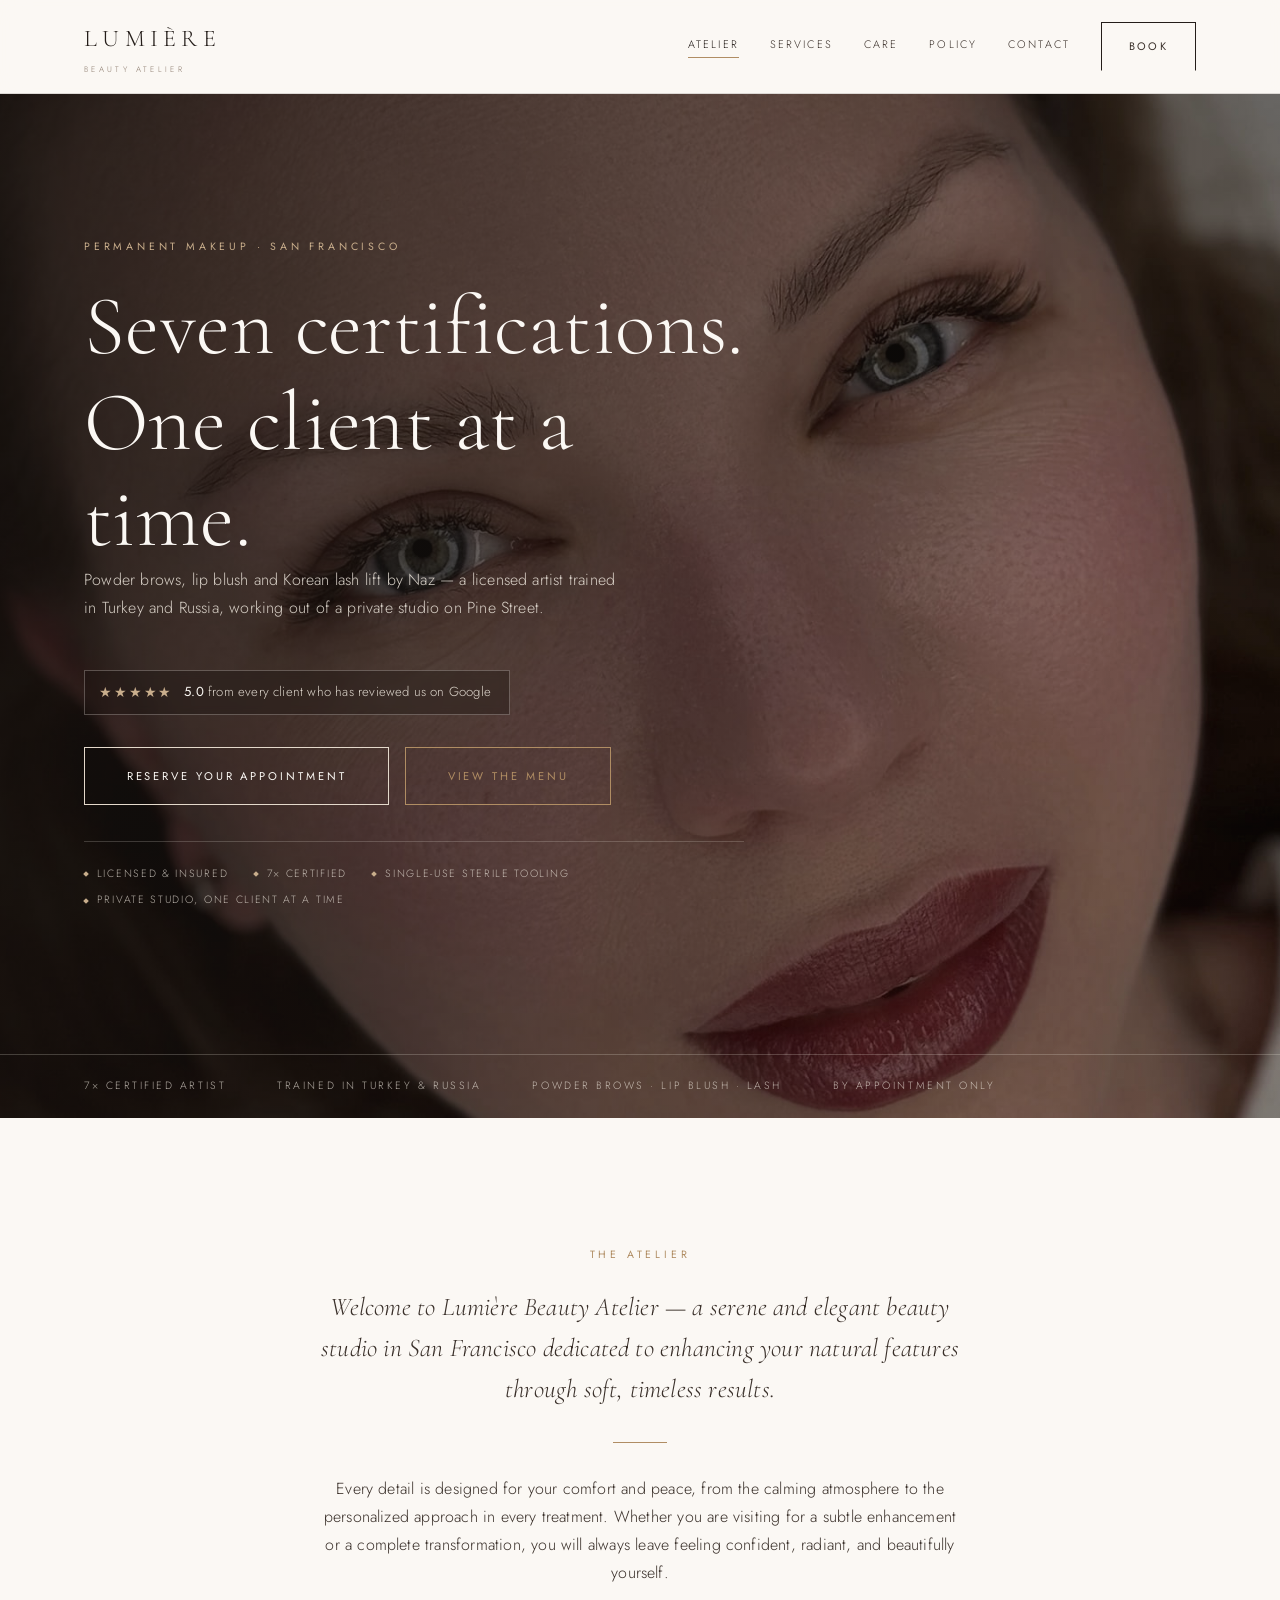
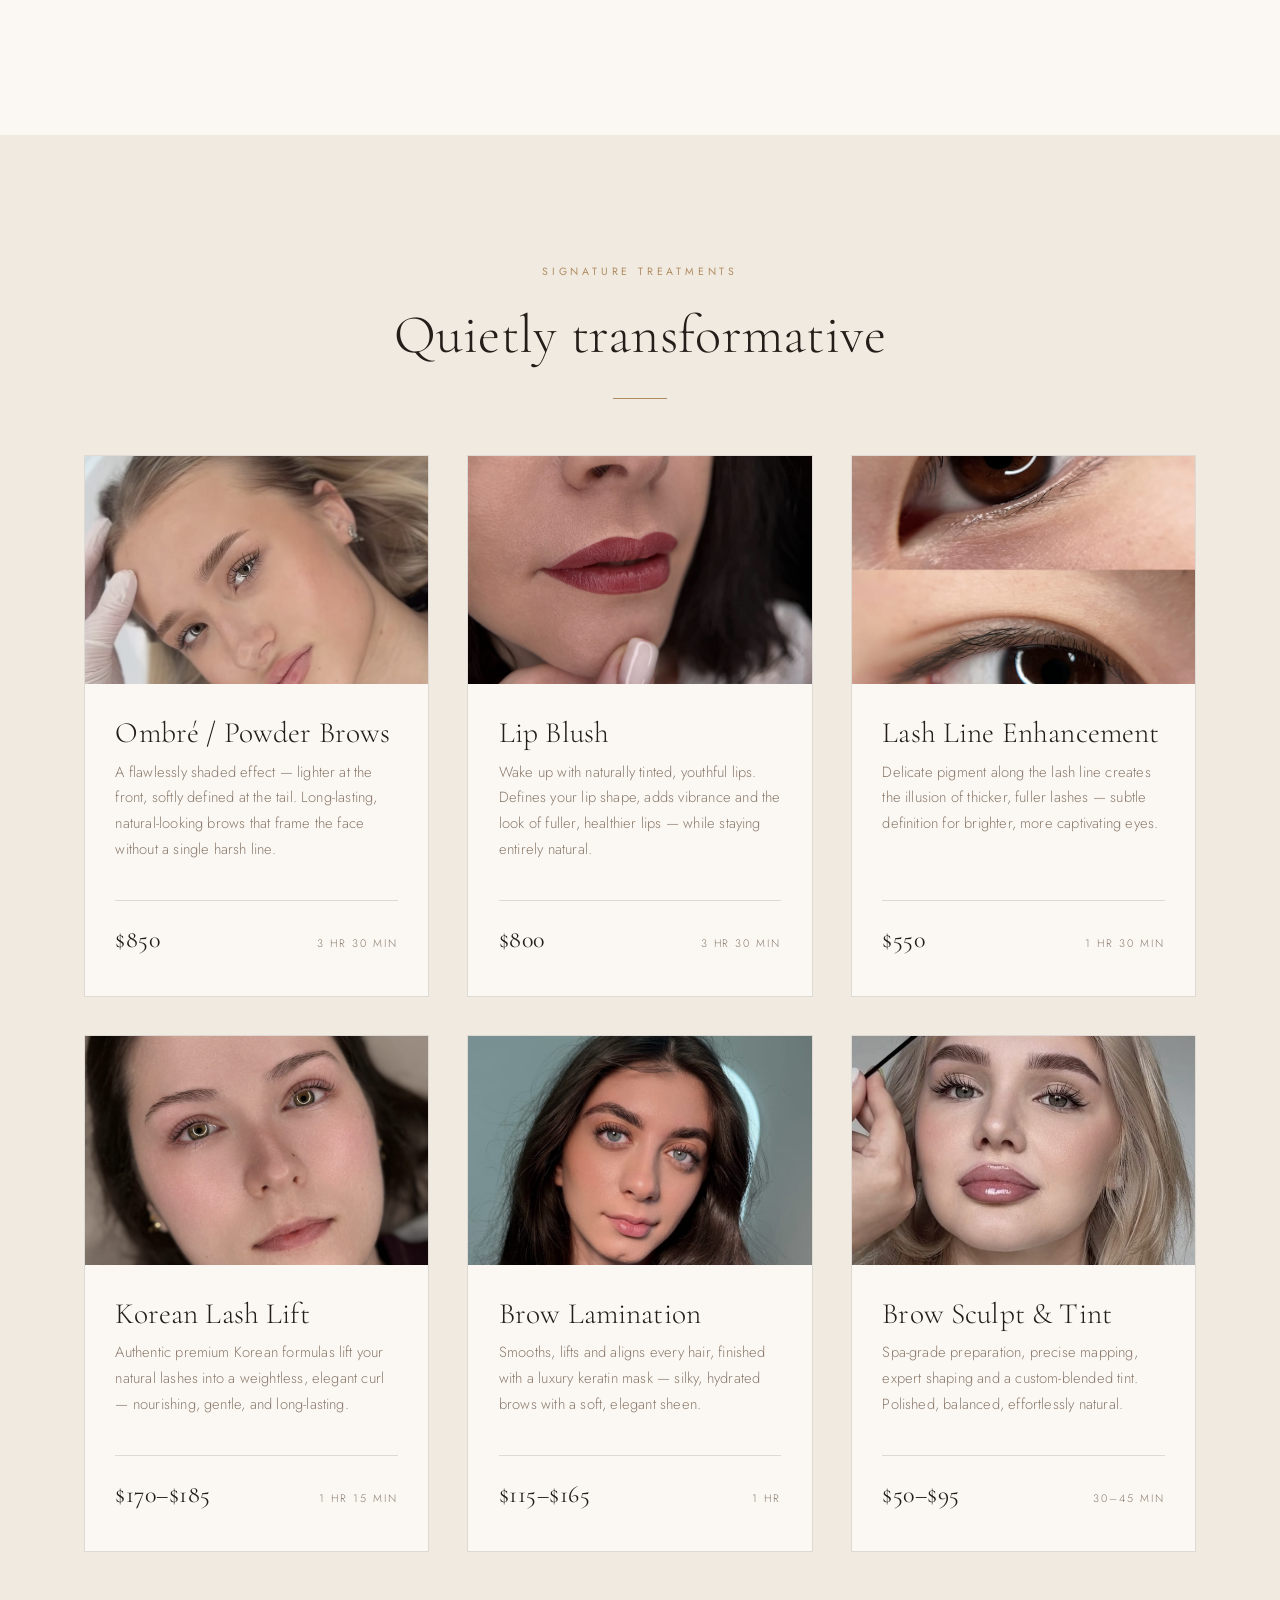
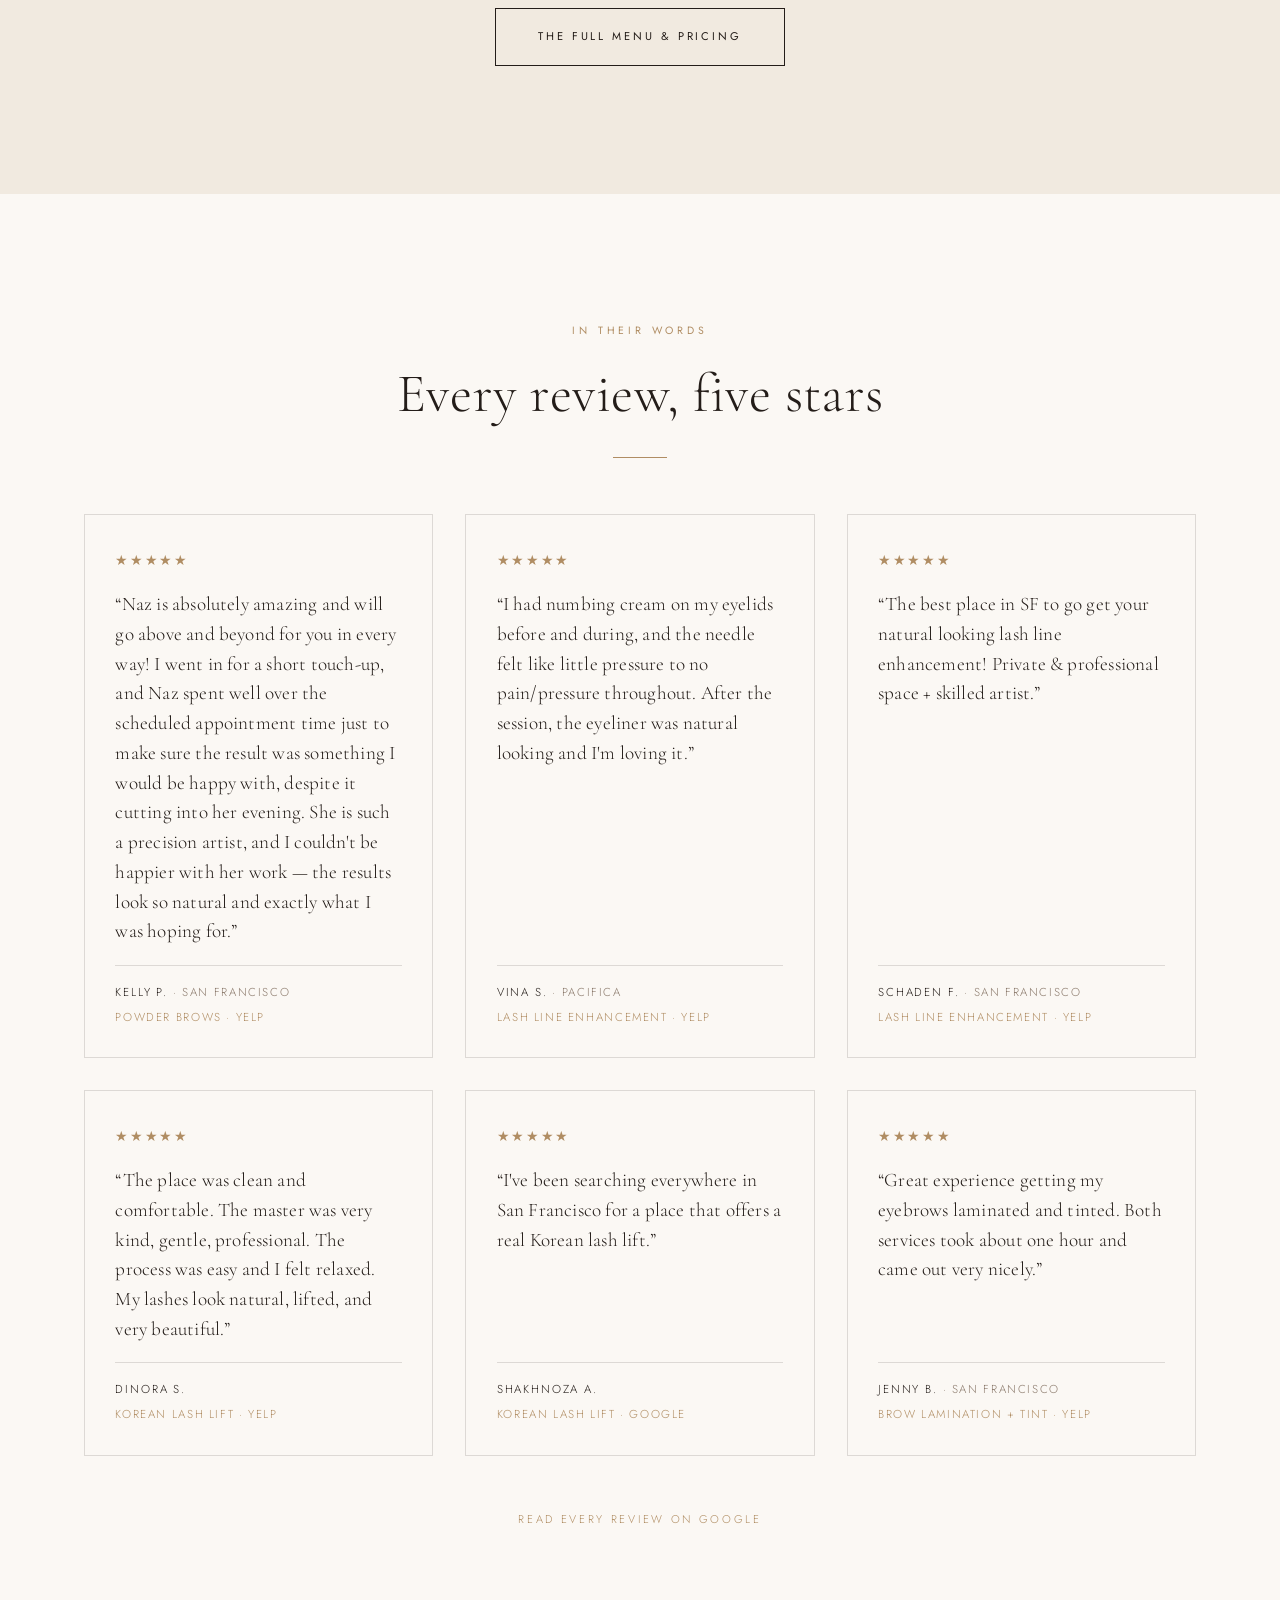
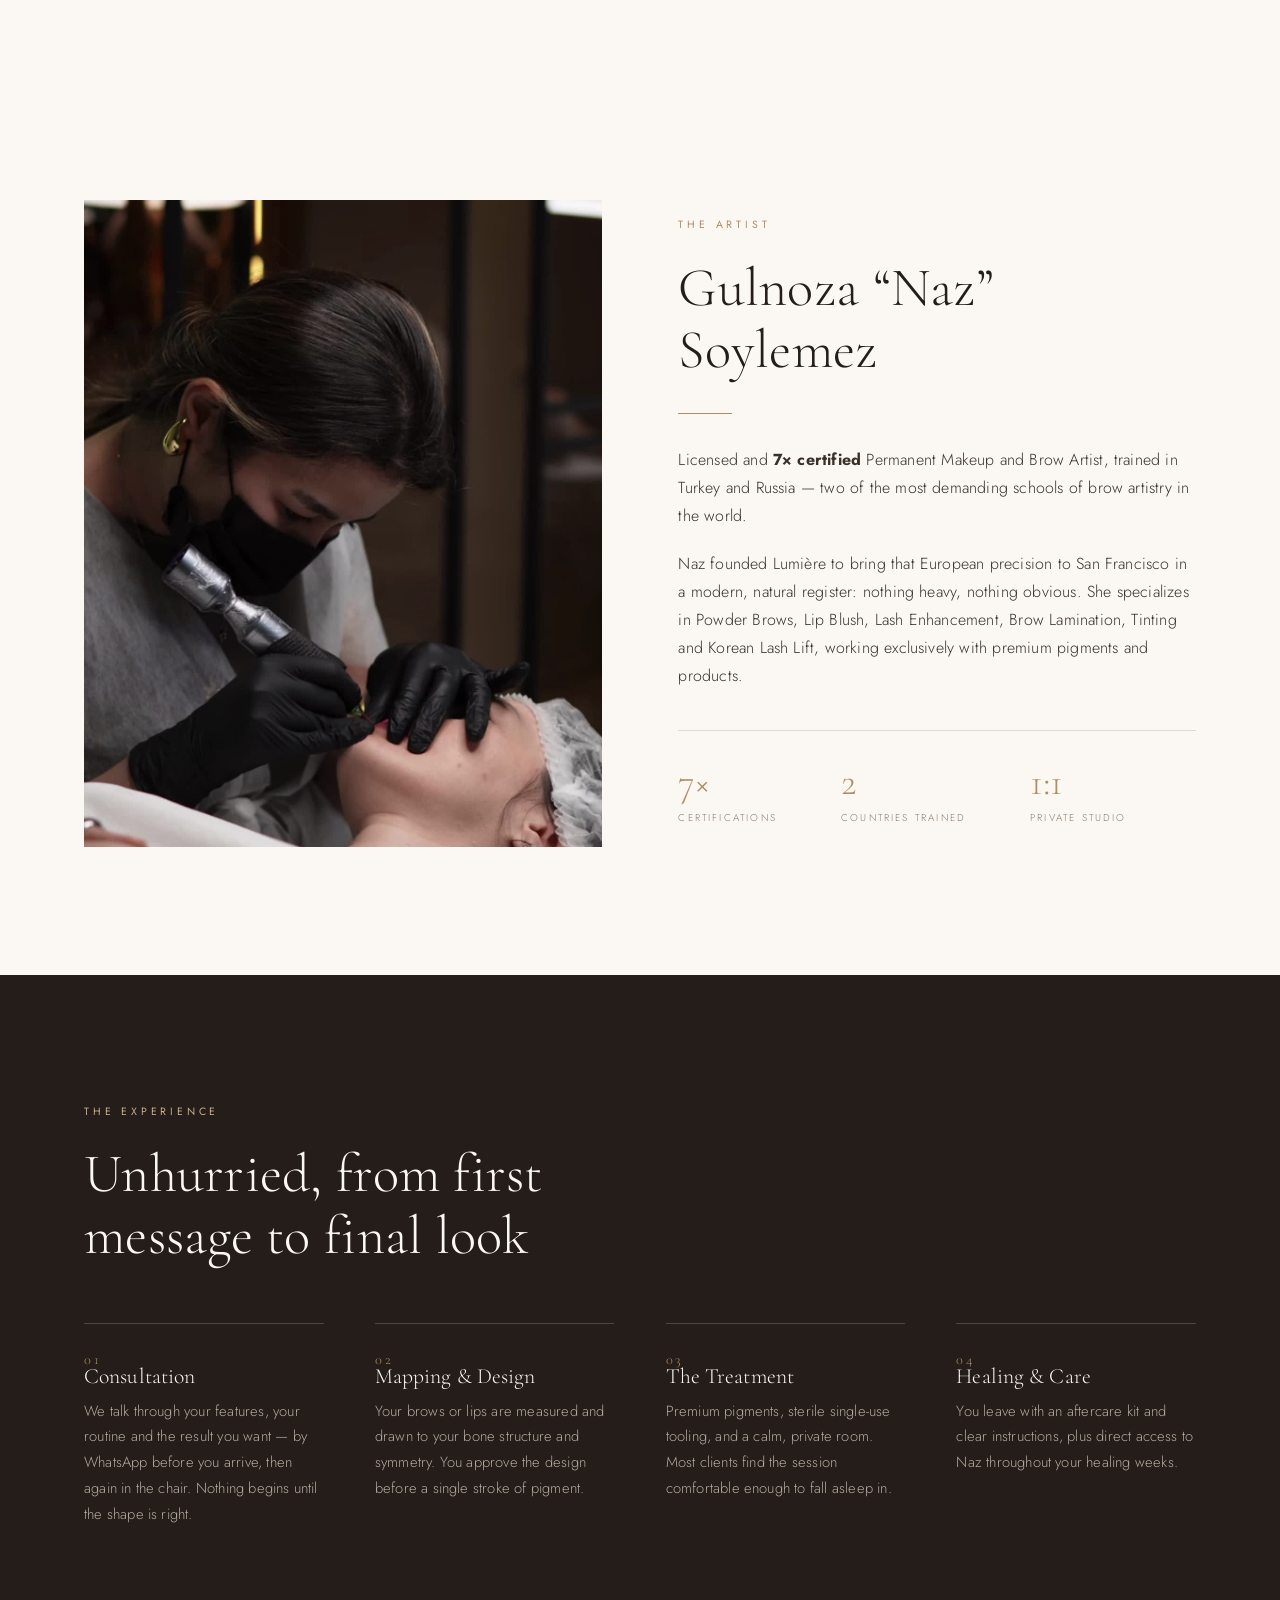
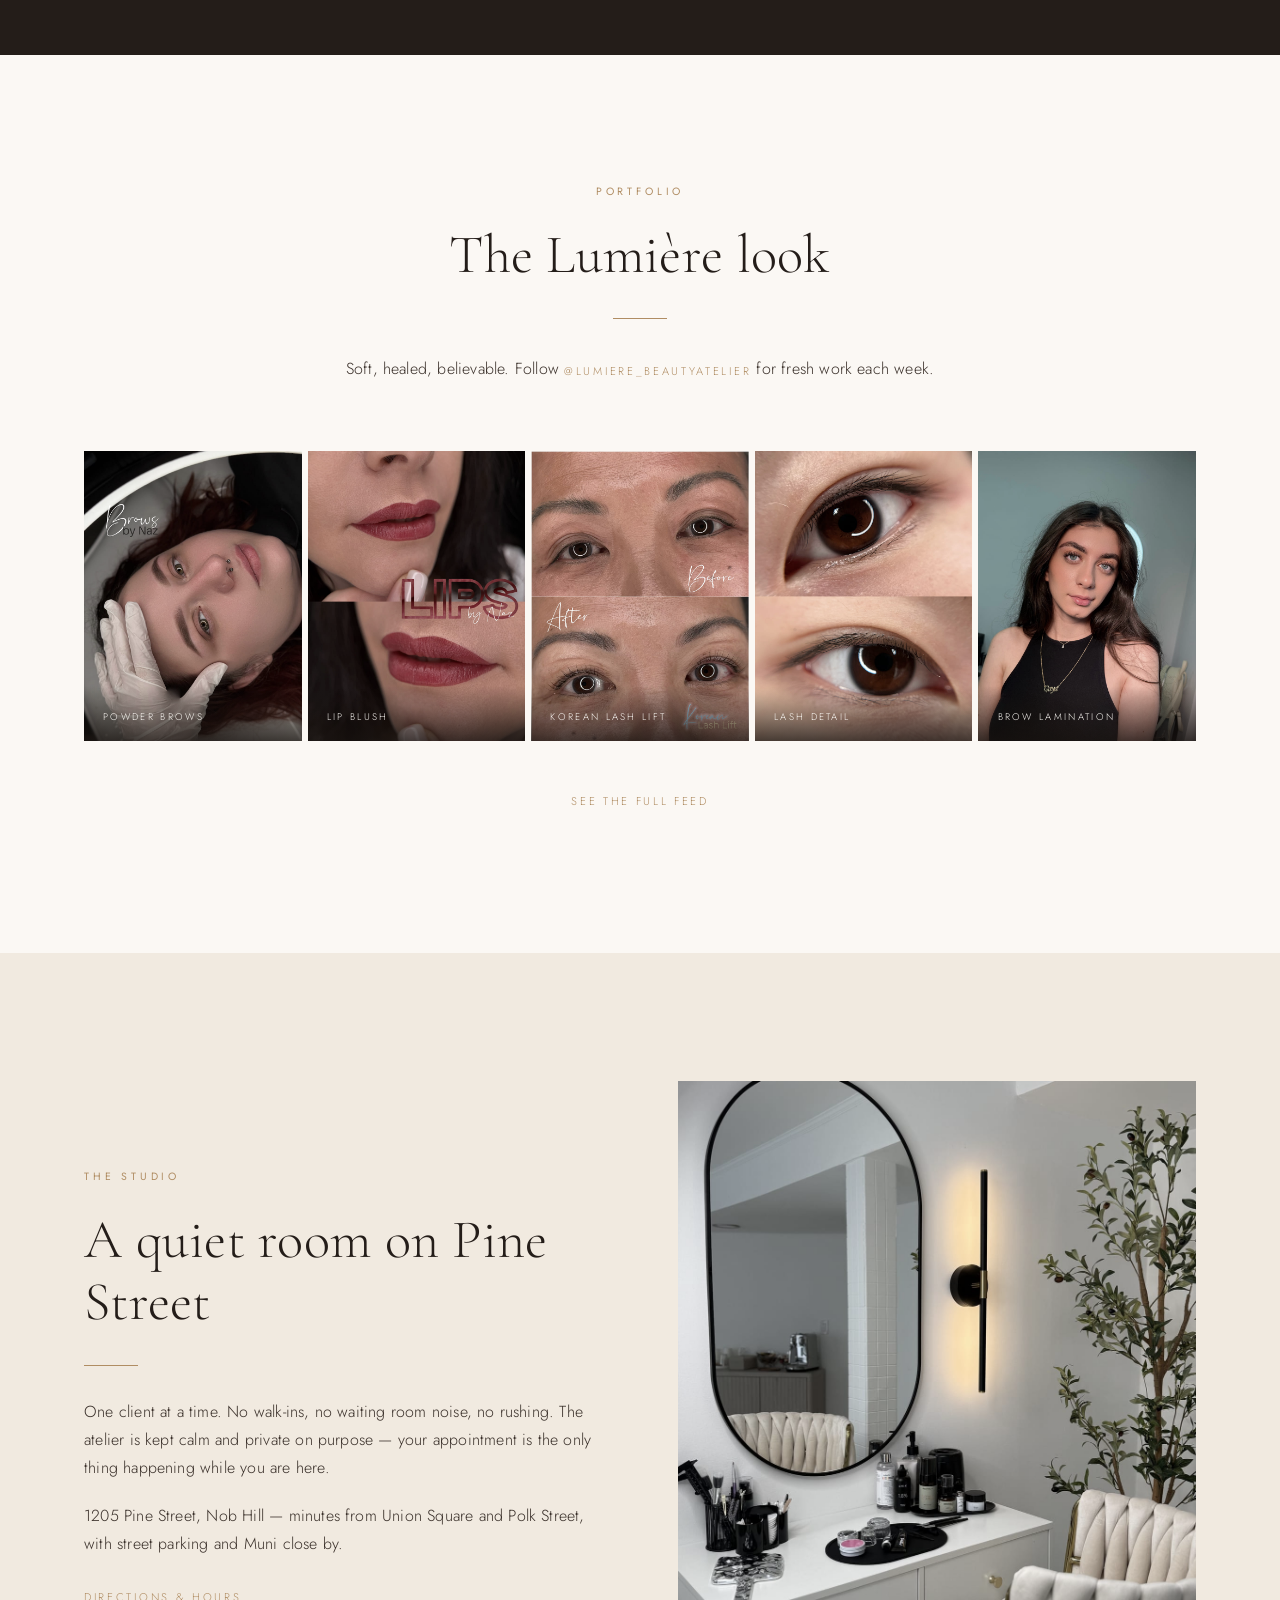
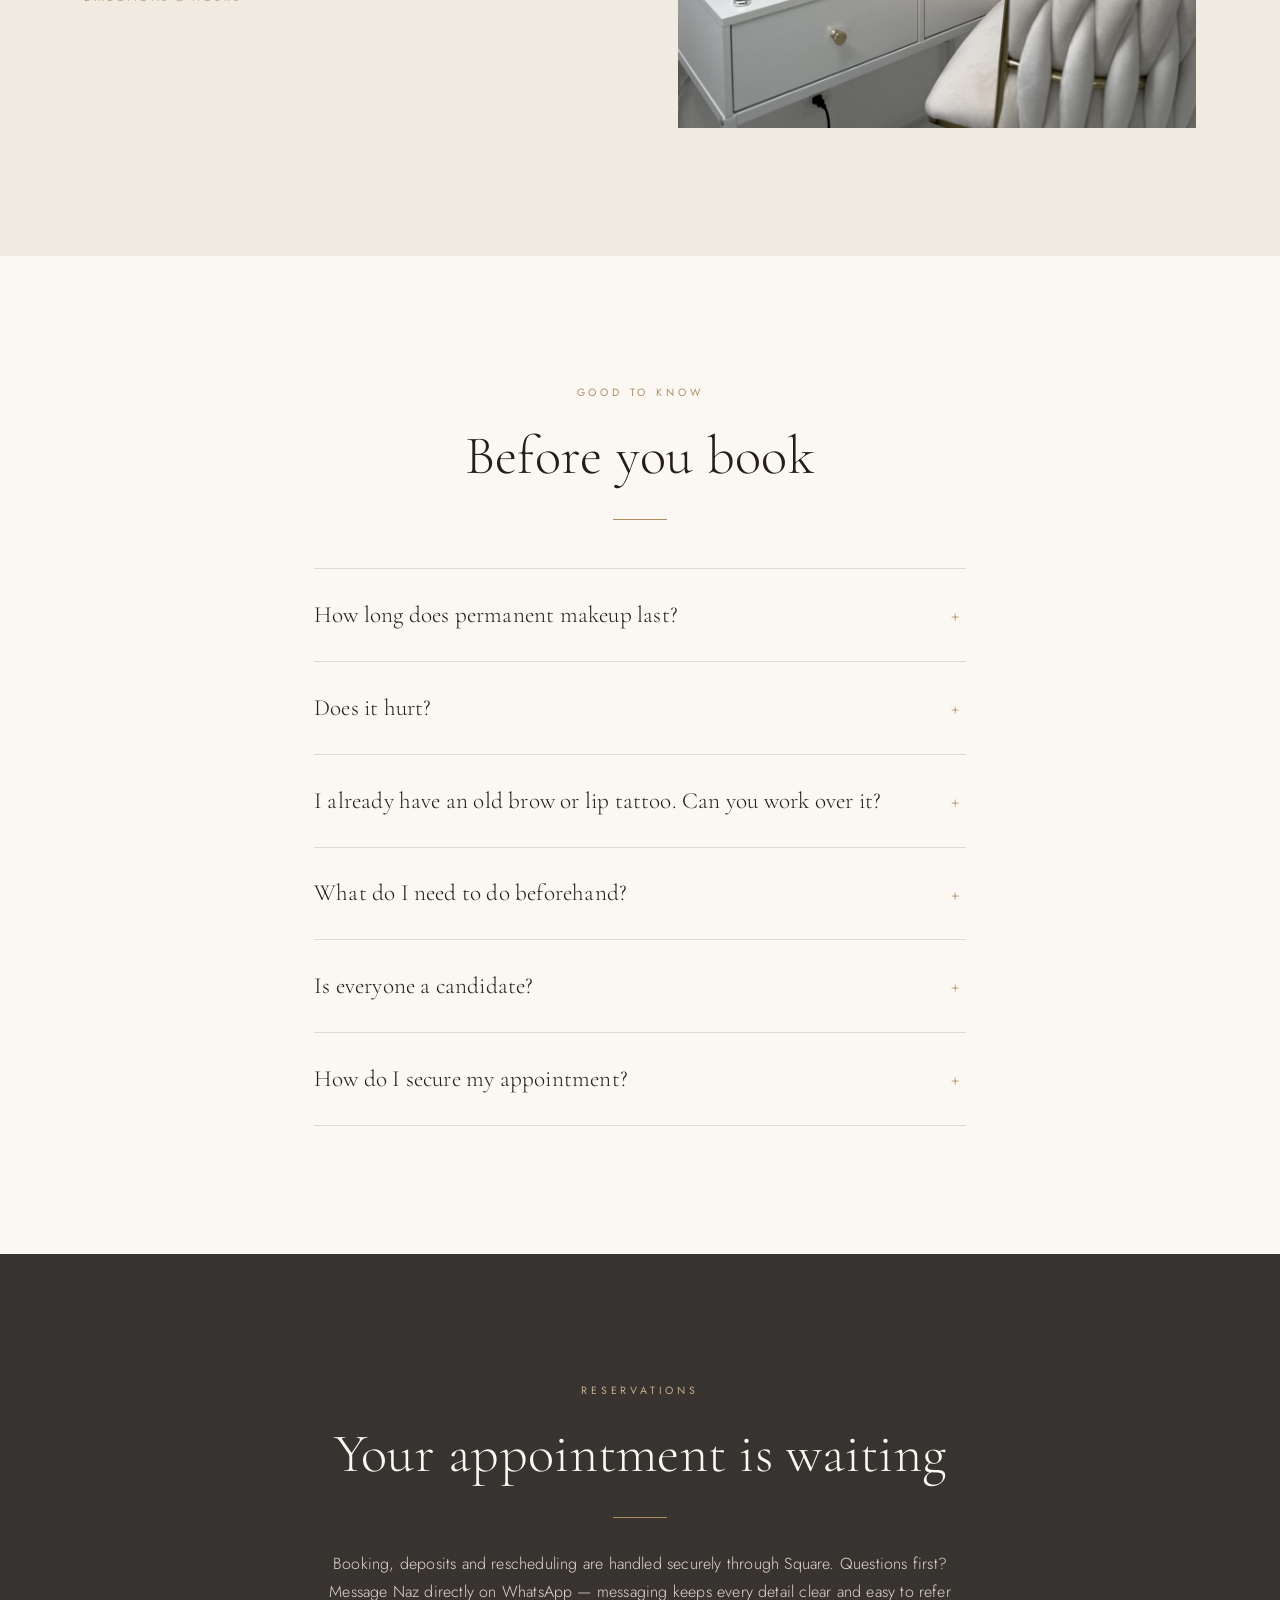
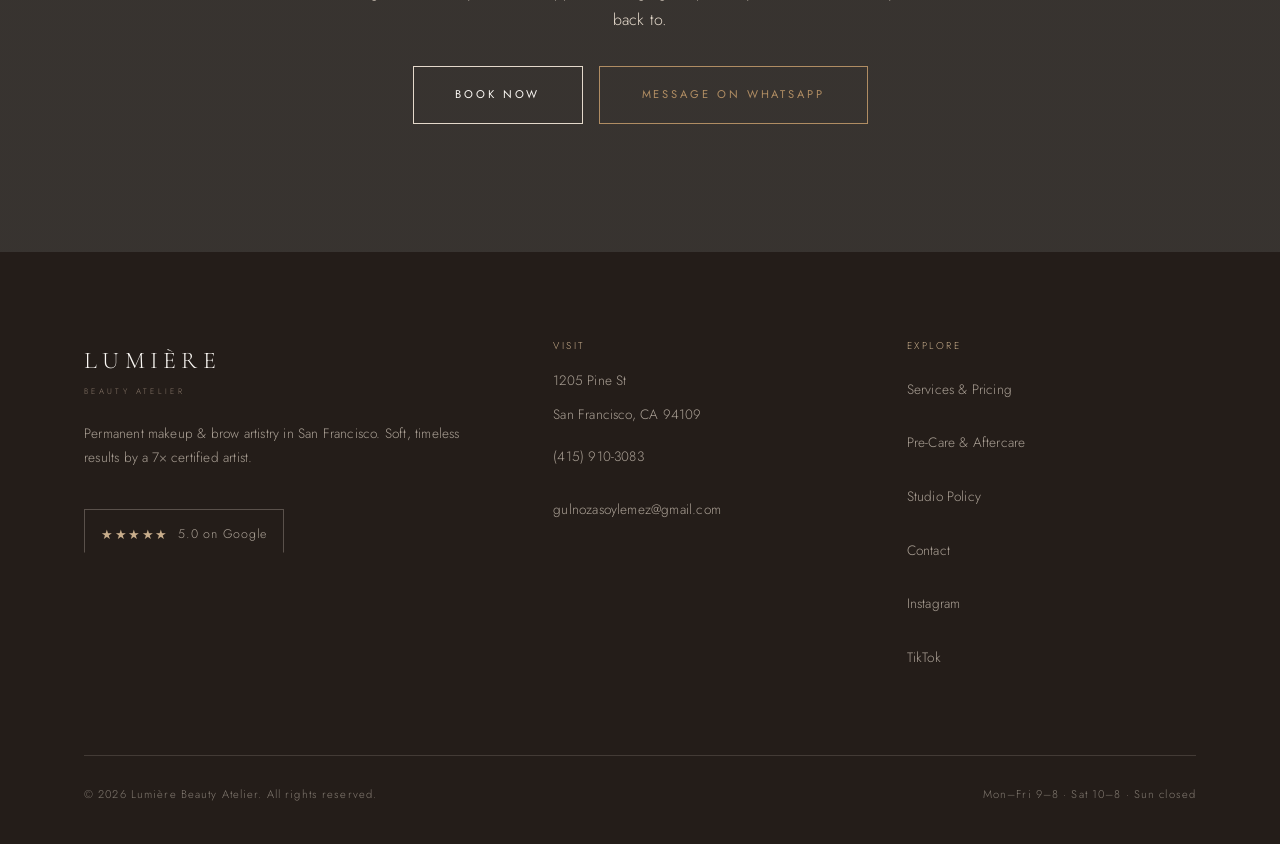
==== Website/index.html @ f8e84806 "Add files via upload" ====
﻿<!DOCTYPE html>
<html lang="en">
<head>
<meta charset="utf-8">
<meta name="viewport" content="width=device-width, initial-scale=1">
<title>Lumière Beauty Atelier | Permanent Makeup &amp; Brow Studio in San Francisco</title>
<meta name="description" content="Lumière Beauty Atelier is a serene permanent makeup and brow studio on Pine Street, San Francisco. Powder brows, lip blush, lash line enhancement, brow lamination and Korean lash lift by Naz, a 7x certified artist trained in Turkey and Russia.">
<link rel="canonical" href="https://lumierebeautysf.com/">
<meta property="og:site_name" content="Lumière Beauty Atelier">
<meta property="og:url" content="https://lumierebeautysf.com/">
<meta property="og:title" content="Lumière Beauty Atelier | Permanent Makeup &amp; Brow Studio, San Francisco">
<meta property="og:description" content="Soft, timeless permanent makeup and brow artistry in Nob Hill, San Francisco. European precision, modern natural results.">
<meta property="og:type" content="website">
<meta property="og:image" content="https://lumierebeautysf.com/social/lumiere-social-1200x630.jpg">
<meta property="og:image:width" content="1200">
<meta property="og:image:height" content="630">
<meta name="twitter:card" content="summary_large_image">
<meta name="twitter:image" content="https://lumierebeautysf.com/social/lumiere-social-1200x630.jpg">
<link rel="icon" href="favicon.svg" type="image/svg+xml">
<link rel="preconnect" href="https://fonts.googleapis.com">
<link rel="preconnect" href="https://fonts.gstatic.com" crossorigin>
<link href="https://fonts.googleapis.com/css2?family=Cormorant+Garamond:ital,wght@0,300;0,400;1,300;1,400&family=Jost:wght@200;300;400&display=swap" rel="stylesheet">
<link rel="stylesheet" href="styles.css">
<script type="application/ld+json">
{
  "@context": "https://schema.org",
  "@type": "BeautySalon",
  "name": "Lumière Beauty Atelier",
  "url": "https://lumierebeautysf.com/",
  "image": "https://lumierebeautysf.com/social/lumiere-social-1200x630.jpg",
  "description": "Permanent makeup and brow studio in San Francisco specializing in powder brows, lip blush, lash line enhancement, brow lamination and Korean lash lift.",
  "address": {
    "@type": "PostalAddress",
    "streetAddress": "1205 Pine St",
    "addressLocality": "San Francisco",
    "addressRegion": "CA",
    "postalCode": "94109",
    "addressCountry": "US"
  },
  "telephone": "+1-415-910-3083",
  "email": "gulnozasoylemez@gmail.com",
  "priceRange": "$$$",
  "founder": { "@type": "Person", "name": "Gulnoza (Naz) Soylemez" },
  "sameAs": [
    "https://www.instagram.com/lumiere_beautyatelier",
    "https://www.tiktok.com/@naz_pmu",
    "https://lumierebeautyatelier.square.site/"
  ],
  "openingHoursSpecification": [
    { "@type": "OpeningHoursSpecification", "dayOfWeek": ["Monday","Tuesday","Wednesday","Thursday","Friday"], "opens": "09:00", "closes": "20:00" },
    { "@type": "OpeningHoursSpecification", "dayOfWeek": "Saturday", "opens": "10:00", "closes": "20:00" }
  ]
}
</script>
</head>
<body>

<header class="site-header">
  <div class="bar">
    <a class="brand" href="index.html">Lumière<span>Beauty Atelier</span></a>
    <button class="nav-toggle" aria-expanded="false" aria-controls="nav">Menu</button>
    <nav class="nav" id="nav">
      <a href="index.html" aria-current="page">Atelier</a>
      <a href="services.html">Services</a>
      <a href="care.html">Care</a>
      <a href="policy.html">Policy</a>
      <a href="contact.html">Contact</a>
      <a class="btn" href="https://book.squareup.com/appointments/tr85sn3fzjhitg/location/L75AJ07R4BMFN/services" target="_blank" rel="noopener">Book</a>
    </nav>
  </div>
</header>

<main>

  <!-- ============================================================ HERO -->
  <section class="hero">
    <div class="hero-media">
      <img src="images/hero.jpg" alt="Healed powder brows and lip blush by Naz at Lumière Beauty Atelier, San Francisco">
    </div>
    <div class="hero-inner">
      <div class="hero-copy">
        <span class="eyebrow">Permanent Makeup · San Francisco</span>
        <h1>Seven certifications. <br>One client at a time.</h1>
        <p>Powder brows, lip blush and Korean lash lift by Naz — a licensed artist trained in
           Turkey and Russia, working out of a private studio on Pine Street.</p>

        <a class="rating" href="https://www.google.com/search?q=Lumi%C3%A8re+Beauty+Atelier+San+Francisco" target="_blank" rel="noopener">
          <span class="stars" aria-hidden="true">★★★★★</span>
          <span><strong>5.0</strong> from every client who has reviewed us on Google</span>
        </a>

        <div class="hero-actions">
          <a class="btn btn-light" href="https://book.squareup.com/appointments/tr85sn3fzjhitg/location/L75AJ07R4BMFN/services" target="_blank" rel="noopener">Reserve your appointment</a>
          <a class="btn btn-gold" href="services.html">View the menu</a>
        </div>

        <ul class="trust-line">
          <li>Licensed &amp; insured</li>
          <li>7× certified</li>
          <li>Single-use sterile tooling</li>
          <li>Private studio, one client at a time</li>
        </ul>
      </div>
    </div>
    <div class="hero-meta">
      <ul>
        <li>7× Certified Artist</li>
        <li>Trained in Turkey &amp; Russia</li>
        <li>Powder Brows · Lip Blush · Lash</li>
        <li>By appointment only</li>
      </ul>
    </div>
  </section>

  <!-- =========================================================== INTRO -->
  <section>
    <div class="wrap-narrow center reveal">
      <span class="eyebrow">The Atelier</span>
      <p class="lede">Welcome to Lumière Beauty Atelier — a serene and elegant beauty studio in San Francisco
         dedicated to enhancing your natural features through soft, timeless results.</p>
      <hr class="rule center">
      <p>Every detail is designed for your comfort and peace, from the calming atmosphere to the
         personalized approach in every treatment. Whether you are visiting for a subtle enhancement or a
         complete transformation, you will always leave feeling confident, radiant, and beautifully yourself.</p>
    </div>
  </section>

  <!-- ======================================================== SIGNATURE -->
  <section class="tone-bone">
    <div class="wrap">
      <div class="center reveal">
        <span class="eyebrow">Signature Treatments</span>
        <h2>Quietly transformative</h2>
        <hr class="rule center">
      </div>

      <div class="svc-grid">
        <article class="svc-card reveal">
          <img src="images/card-powder-brows.jpg" alt="Healed ombré powder brows, softly shaded from a light front to a defined tail" loading="lazy" decoding="async">
          <div class="svc-body">
            <h3>Ombré / Powder Brows</h3>
            <p>A flawlessly shaded effect — lighter at the front, softly defined at the tail. Long-lasting,
               natural-looking brows that frame the face without a single harsh line.</p>
            <div class="svc-meta"><b>$850</b><span>3 hr 30 min</span></div>
          </div>
        </article>

        <article class="svc-card reveal">
          <img src="images/card-lip-blush.jpg" alt="Healed lip blush in a soft rose tone, natural and full-looking" loading="lazy" decoding="async">
          <div class="svc-body">
            <h3>Lip Blush</h3>
            <p>Wake up with naturally tinted, youthful lips. Defines your lip shape, adds vibrance and the
               look of fuller, healthier lips — while staying entirely natural.</p>
            <div class="svc-meta"><b>$800</b><span>3 hr 30 min</span></div>
          </div>
        </article>

        <article class="svc-card reveal">
          <img src="images/card-lash-line.jpg" alt="Lash line enhancement and healed lip blush on a client at Lumière" loading="lazy" decoding="async">
          <div class="svc-body">
            <h3>Lash Line Enhancement</h3>
            <p>Delicate pigment along the lash line creates the illusion of thicker, fuller lashes — subtle
               definition for brighter, more captivating eyes.</p>
            <div class="svc-meta"><b>$550</b><span>1 hr 30 min</span></div>
          </div>
        </article>

        <article class="svc-card reveal">
          <img src="images/card-korean-lash-lift.jpg" alt="Korean lash lift result — natural lashes lifted into a soft, open curl" loading="lazy" decoding="async">
          <div class="svc-body">
            <h3>Korean Lash Lift</h3>
            <p>Authentic premium Korean formulas lift your natural lashes into a weightless, elegant curl —
               nourishing, gentle, and long-lasting.</p>
            <div class="svc-meta"><b>$170–$185</b><span>1 hr 15 min</span></div>
          </div>
        </article>

        <article class="svc-card reveal">
          <img src="images/card-brow-lamination.jpg" alt="Brow lamination and tint result — brushed-up, full, naturally aligned brows" loading="lazy" decoding="async">
          <div class="svc-body">
            <h3>Brow Lamination</h3>
            <p>Smooths, lifts and aligns every hair, finished with a luxury keratin mask — silky, hydrated
               brows with a soft, elegant sheen.</p>
            <div class="svc-meta"><b>$115–$165</b><span>1 hr</span></div>
          </div>
        </article>

        <article class="svc-card reveal">
          <img src="images/card-brow-sculpt.jpg" alt="Sculpted and tinted brows, mapped and shaped to the client's features" loading="lazy" decoding="async">
          <div class="svc-body">
            <h3>Brow Sculpt &amp; Tint</h3>
            <p>Spa-grade preparation, precise mapping, expert shaping and a custom-blended tint. Polished,
               balanced, effortlessly natural.</p>
            <div class="svc-meta"><b>$50–$95</b><span>30–45 min</span></div>
          </div>
        </article>
      </div>

      <div class="center" style="margin-top:3.5rem">
        <a class="btn" href="services.html">The full menu &amp; pricing</a>
      </div>
    </div>
  </section>

  <!-- ====================================================== TESTIMONIALS -->
  <!-- Real client reviews from Google and Yelp, quoted verbatim.
       Do not paraphrase, shorten misleadingly, or invent new ones. -->
  <section>
    <div class="wrap">
      <div class="center reveal">
        <span class="eyebrow">In their words</span>
        <h2>Every review, five stars</h2>
        <hr class="rule center">
      </div>

      <div class="quote-grid">
        <figure class="quote reveal">
          <span class="stars" aria-label="Five out of five stars">★★★★★</span>
          <blockquote>Naz is absolutely amazing and will go above and beyond for you in every way!
            I went in for a short touch-up, and Naz spent well over the scheduled appointment time
            just to make sure the result was something I would be happy with, despite it cutting
            into her evening. She is such a precision artist, and I couldn't be happier with her
            work — the results look so natural and exactly what I was hoping for.</blockquote>
          <figcaption>Kelly&nbsp;P. <em>San Francisco</em><span>Powder Brows · Yelp</span></figcaption>
        </figure>

        <figure class="quote reveal">
          <span class="stars" aria-label="Five out of five stars">★★★★★</span>
          <blockquote>I had numbing cream on my eyelids before and during, and the needle felt like
            little pressure to no pain/pressure throughout. After the session, the eyeliner was
            natural looking and I'm loving it.</blockquote>
          <figcaption>Vina&nbsp;S. <em>Pacifica</em><span>Lash Line Enhancement · Yelp</span></figcaption>
        </figure>

        <figure class="quote reveal">
          <span class="stars" aria-label="Five out of five stars">★★★★★</span>
          <blockquote>The best place in SF to go get your natural looking lash line enhancement!
            Private &amp; professional space + skilled artist.</blockquote>
          <figcaption>Schaden&nbsp;F. <em>San Francisco</em><span>Lash Line Enhancement · Yelp</span></figcaption>
        </figure>

        <figure class="quote reveal">
          <span class="stars" aria-label="Five out of five stars">★★★★★</span>
          <blockquote>The place was clean and comfortable. The master was very kind, gentle,
            professional. The process was easy and I felt relaxed. My lashes look natural, lifted,
            and very beautiful.</blockquote>
          <figcaption>Dinora&nbsp;S.<span>Korean Lash Lift · Yelp</span></figcaption>
        </figure>

        <figure class="quote reveal">
          <span class="stars" aria-label="Five out of five stars">★★★★★</span>
          <blockquote>I've been searching everywhere in San Francisco for a place that offers a real
            Korean lash lift.</blockquote>
          <figcaption>Shakhnoza&nbsp;A.<span>Korean Lash Lift · Google</span></figcaption>
        </figure>

        <figure class="quote reveal">
          <span class="stars" aria-label="Five out of five stars">★★★★★</span>
          <blockquote>Great experience getting my eyebrows laminated and tinted. Both services took
            about one hour and came out very nicely.</blockquote>
          <figcaption>Jenny&nbsp;B. <em>San Francisco</em><span>Brow Lamination + Tint · Yelp</span></figcaption>
        </figure>
      </div>

      <div class="center" style="margin-top:2.75rem">
        <a class="link-quiet" href="https://www.google.com/search?q=Lumi%C3%A8re+Beauty+Atelier+San+Francisco" target="_blank" rel="noopener">Read every review on Google</a>
      </div>
    </div>
  </section>

  <!-- =========================================================== ARTIST -->
  <section>
    <div class="wrap split">
      <div class="split-media reveal">
        <video
          src="images/artist.mp4"
          poster="images/artist.jpg"
          autoplay muted loop playsinline preload="metadata"
          aria-label="Naz working on a client's lip blush at Lumière Beauty Atelier"></video>
      </div>
      <div class="reveal">
        <span class="eyebrow">The Artist</span>
        <h2>Gulnoza “Naz” Soylemez</h2>
        <hr class="rule">
        <p>Licensed and <strong>7× certified</strong> Permanent Makeup and Brow Artist, trained in Turkey and
           Russia — two of the most demanding schools of brow artistry in the world.</p>
        <p>Naz founded Lumière to bring that European precision to San Francisco in a modern, natural
           register: nothing heavy, nothing obvious. She specializes in Powder Brows, Lip Blush, Lash
           Enhancement, Brow Lamination, Tinting and Korean Lash Lift, working exclusively with premium
           pigments and products.</p>
        <div class="stat-row">
          <div><strong>7×</strong><span>Certifications</span></div>
          <div><strong>2</strong><span>Countries trained</span></div>
          <div><strong>1:1</strong><span>Private studio</span></div>
        </div>
      </div>
    </div>
  </section>

  <!-- ======================================================= EXPERIENCE -->
  <section class="tone-dark">
    <div class="wrap">
      <div class="reveal" style="max-width:640px">
        <span class="eyebrow">The Experience</span>
        <h2>Unhurried, from first message to final look</h2>
      </div>
      <div class="steps">
        <div class="step reveal">
          <h3>Consultation</h3>
          <p>We talk through your features, your routine and the result you want — by WhatsApp before you
             arrive, then again in the chair. Nothing begins until the shape is right.</p>
        </div>
        <div class="step reveal">
          <h3>Mapping &amp; Design</h3>
          <p>Your brows or lips are measured and drawn to your bone structure and symmetry. You approve the
             design before a single stroke of pigment.</p>
        </div>
        <div class="step reveal">
          <h3>The Treatment</h3>
          <p>Premium pigments, sterile single-use tooling, and a calm, private room. Most clients find the
             session comfortable enough to fall asleep in.</p>
        </div>
        <div class="step reveal">
          <h3>Healing &amp; Care</h3>
          <p>You leave with an aftercare kit and clear instructions, plus direct access to Naz throughout
             your healing weeks.</p>
        </div>
      </div>
    </div>
  </section>

  <!-- ========================================================== GALLERY -->
  <section>
    <div class="wrap">
      <div class="center reveal">
        <span class="eyebrow">Portfolio</span>
        <h2>The Lumière look</h2>
        <hr class="rule center">
        <p style="max-width:44em;margin-inline:auto">Soft, healed, believable. Follow
          <a class="link-quiet" href="https://www.instagram.com/lumiere_beautyatelier" target="_blank" rel="noopener">@lumiere_beautyatelier</a>
          for fresh work each week.</p>
      </div>

      <!-- Placeholder imagery — replace each src with your own client photos. -->
      <div class="gallery reveal">
        <figure><img src="images/gallery-brows.jpg" alt="Healed powder brows by Naz, framing the face without harsh lines" loading="lazy" decoding="async"><figcaption>Powder Brows</figcaption></figure>
        <figure><img src="images/gallery-lips-ba.jpg" alt="Lip blush before and after — fuller, more defined lips in a natural rose" loading="lazy" decoding="async"><figcaption>Lip Blush</figcaption></figure>
        <figure><img src="images/gallery-lash-ba.jpg" alt="Korean lash lift before and after — the same natural lashes, lifted and curled" loading="lazy" decoding="async"><figcaption>Korean Lash Lift</figcaption></figure>
        <figure><img src="images/gallery-lash-eye.jpg" alt="Close-up of a Korean lash lift result, lashes lifted from the root" loading="lazy" decoding="async"><figcaption>Lash Detail</figcaption></figure>
        <figure><img src="images/gallery-portrait.jpg" alt="Brow lamination and tint on a client at Lumière Beauty Atelier" loading="lazy" decoding="async"><figcaption>Brow Lamination</figcaption></figure>
      </div>

      <div class="center" style="margin-top:2.5rem">
        <a class="link-quiet" href="https://www.instagram.com/lumiere_beautyatelier" target="_blank" rel="noopener">See the full feed</a>
      </div>
    </div>
  </section>

  <!-- ============================================================ ROOM -->
  <section class="tone-bone">
    <div class="wrap split reverse">
      <div class="split-media reveal">
        <img src="images/studio.jpg" alt="The vanity and treatment area at Lumière Beauty Atelier on Pine Street, San Francisco" loading="lazy" decoding="async">
      </div>
      <div class="reveal">
        <span class="eyebrow">The Studio</span>
        <h2>A quiet room on Pine Street</h2>
        <hr class="rule">
        <p>One client at a time. No walk-ins, no waiting room noise, no rushing. The atelier is kept calm
           and private on purpose — your appointment is the only thing happening while you are here.</p>
        <p>1205 Pine Street, Nob Hill — minutes from Union Square and Polk Street, with street parking
           and Muni close by.</p>
        <p><a class="link-quiet" href="contact.html">Directions &amp; hours</a></p>
      </div>
    </div>
  </section>

  <!-- ============================================================= FAQ -->
  <section>
    <div class="wrap-narrow">
      <div class="center reveal">
        <span class="eyebrow">Good to know</span>
        <h2>Before you book</h2>
        <hr class="rule center">
      </div>

      <div class="reveal" style="margin-top:3rem">
        <details class="faq">
          <summary>How long does permanent makeup last?</summary>
          <div class="faq-body"><p>Powder brows, lip blush and lash line enhancement typically last one to
            three years depending on your skin type, aftercare, sun exposure and lifestyle. A colour
            refresh keeps the result looking its best.</p></div>
        </details>
        <details class="faq">
          <summary>Does it hurt?</summary>
          <div class="faq-body"><p>Most clients describe it as light pressure or scratching rather than
            pain. Professional topical numbing is used throughout, and comfort is checked continuously.</p></div>
        </details>
        <details class="faq">
          <summary>I already have an old brow or lip tattoo. Can you work over it?</summary>
          <div class="faq-body"><p>Sometimes — it depends entirely on how saturated and what colour the
            existing pigment is. Please send a clear, unfiltered photo to
            <a href="https://wa.me/14159103083" target="_blank" rel="noopener">(415) 910-3083</a> for
            approval <em>before</em> booking.</p></div>
        </details>
        <details class="faq">
          <summary>What do I need to do beforehand?</summary>
          <div class="faq-body"><p>No exercise 24 hours prior, no blood thinners (caffeine, alcohol,
            aspirin, ibuprofen) for 48–72 hours, and no tweezing, waxing, tinting, retinol, peels or
            tanning for four weeks. Full details on the <a href="care.html">Care</a> page.</p></div>
        </details>
        <details class="faq">
          <summary>Is everyone a candidate?</summary>
          <div class="faq-body"><p>No. Permanent makeup is not suitable during pregnancy or breastfeeding,
            under 18, or with certain medical conditions. Please read
            <a href="care.html#eligibility">Contraindications &amp; Eligibility</a> before booking.</p></div>
        </details>
        <details class="faq">
          <summary>How do I secure my appointment?</summary>
          <div class="faq-body"><p>A non-refundable deposit reserves your time and is applied to your final
            balance. Rescheduling is welcome with 48 hours' notice. See the
            <a href="policy.html">Studio Policy</a>.</p></div>
        </details>
      </div>
    </div>
  </section>

  <!-- ============================================================= CTA -->
  <section class="cta">
    <div class="wrap-narrow reveal">
      <span class="eyebrow">Reservations</span>
      <h2>Your appointment is waiting</h2>
      <hr class="rule center">
      <p>Booking, deposits and rescheduling are handled securely through Square. Questions first? Message
         Naz directly on WhatsApp — messaging keeps every detail clear and easy to refer back to.</p>
      <div class="hero-actions" style="justify-content:center">
        <a class="btn btn-light" href="https://book.squareup.com/appointments/tr85sn3fzjhitg/location/L75AJ07R4BMFN/services" target="_blank" rel="noopener">Book now</a>
        <a class="btn btn-gold" href="https://wa.me/14159103083" target="_blank" rel="noopener">Message on WhatsApp</a>
      </div>
    </div>
  </section>

</main>

<footer class="site-footer">
  <div class="wrap">
    <div class="footer-grid">
      <div>
        <a class="brand" href="index.html">Lumière<span>Beauty Atelier</span></a>
        <p style="margin-top:1.5rem;max-width:28em">Permanent makeup &amp; brow artistry in San Francisco.
           Soft, timeless results by a 7× certified artist.</p>
        <a class="footer-rating" href="https://www.google.com/search?q=Lumi%C3%A8re+Beauty+Atelier+San+Francisco" target="_blank" rel="noopener"><span class="stars" aria-hidden="true">&#9733;&#9733;&#9733;&#9733;&#9733;</span><span>5.0 on Google</span></a>
      </div>
      <div>
        <h4>Visit</h4>
        <ul>
          <li>1205 Pine St</li>
          <li>San Francisco, CA 94109</li>
          <li><a href="tel:+14159103083">(415) 910-3083</a></li>
          <li><a href="mailto:gulnozasoylemez@gmail.com">gulnozasoylemez@gmail.com</a></li>
        </ul>
      </div>
      <div>
        <h4>Explore</h4>
        <ul>
          <li><a href="services.html">Services &amp; Pricing</a></li>
          <li><a href="care.html">Pre-Care &amp; Aftercare</a></li>
          <li><a href="policy.html">Studio Policy</a></li>
          <li><a href="contact.html">Contact</a></li>
          <li><a href="https://www.instagram.com/lumiere_beautyatelier" target="_blank" rel="noopener">Instagram</a></li>
          <li><a href="https://www.tiktok.com/@naz_pmu" target="_blank" rel="noopener">TikTok</a></li>
        </ul>
      </div>
    </div>
    <div class="footer-base">
      <span>© <span id="yr">2026</span> Lumière Beauty Atelier. All rights reserved.</span>
      <span>Mon–Fri 9–8 · Sat 10–8 · Sun closed</span>
    </div>
  </div>
</footer>

<a class="btn float-book" href="https://book.squareup.com/appointments/tr85sn3fzjhitg/location/L75AJ07R4BMFN/services" target="_blank" rel="noopener">Book</a>

<script src="site.js"></script>
</body>
</html>
---- Website/styles.css ----
/* ==========================================================================
   LUMIÈRE BEAUTY ATELIER — shared stylesheet
   Palette: ivory / bone / espresso / gilded taupe
   Type:    Cormorant Garamond (display) + Jost (interface)
   ========================================================================== */

:root {
  --ivory:      #FBF8F4;
  --bone:       #F1EAE0;
  --sand:       #E4D9CB;
  --espresso:   #241D19;
  --ink:        #3A302A;
  --taupe:      #8B7A6C;
  --gold:       #B08D63;
  --gold-soft:  #C9AE8C;
  --line:       rgba(36, 29, 25, 0.14);

  --display: "Cormorant Garamond", "Didot", "Times New Roman", serif;
  --sans:    "Jost", "Futura", "Avenir Next", "Helvetica Neue", sans-serif;

  --wrap: 1240px;
  --gut: clamp(1.5rem, 5vw, 5rem);
  --ease: cubic-bezier(0.22, 0.61, 0.36, 1);
}

*, *::before, *::after { box-sizing: border-box; }

html { scroll-behavior: smooth; -webkit-text-size-adjust: 100%; }

body {
  margin: 0;
  background: var(--ivory);
  color: var(--ink);
  font-family: var(--sans);
  font-size: 16px;
  font-weight: 300;
  line-height: 1.75;
  letter-spacing: 0.012em;
  -webkit-font-smoothing: antialiased;
}

img { max-width: 100%; display: block; }

a { color: inherit; }

/* --------------------------------------------------------- typography --- */

h1, h2, h3, h4 {
  font-family: var(--display);
  font-weight: 300;
  color: var(--espresso);
  letter-spacing: 0.005em;
  line-height: 1.14;
  margin: 0;
}

h1 { font-size: clamp(2.75rem, 7vw, 5.25rem); }
h2 { font-size: clamp(2rem, 4.4vw, 3.4rem); }
h3 { font-size: clamp(1.35rem, 2.3vw, 1.9rem); }

p { margin: 0 0 1.25em; }

.eyebrow {
  font-family: var(--sans);
  font-size: 0.66rem;
  font-weight: 400;
  letter-spacing: 0.36em;
  text-transform: uppercase;
  color: var(--gold);
  margin: 0 0 1.4rem;
  display: block;
}

.lede {
  font-family: var(--display);
  font-size: clamp(1.2rem, 2.1vw, 1.6rem);
  line-height: 1.6;
  color: var(--ink);
  font-style: italic;
}

.rule {
  width: 54px;
  height: 1px;
  background: var(--gold);
  border: 0;
  margin: 2rem 0;
}
.rule.center { margin-inline: auto; }

/* -------------------------------------------------------------- layout --- */

.wrap {
  max-width: var(--wrap);
  margin-inline: auto;
  padding-inline: var(--gut);
}

.wrap-narrow {
  max-width: 780px;
  margin-inline: auto;
  padding-inline: var(--gut);
}

section { padding: clamp(4.5rem, 10vw, 9rem) 0; }

.center { text-align: center; }

.tone-bone { background: var(--bone); }

.tone-dark {
  background: var(--espresso);
  color: var(--sand);
}
.tone-dark h1, .tone-dark h2, .tone-dark h3 { color: var(--ivory); }
.tone-dark .eyebrow { color: var(--gold-soft); }
.tone-dark .lede { color: var(--sand); }

/* ------------------------------------------------------------- buttons --- */

.btn {
  display: inline-block;
  font-family: var(--sans);
  font-size: 0.7rem;
  font-weight: 400;
  letter-spacing: 0.26em;
  text-transform: uppercase;
  text-decoration: none;
  padding: 1.15rem 2.6rem;
  border: 1px solid var(--espresso);
  color: var(--espresso);
  background: transparent;
  transition: background 0.5s var(--ease), color 0.5s var(--ease),
              border-color 0.5s var(--ease);
}
.btn:hover { background: var(--espresso); color: var(--ivory); }

.btn-gold { border-color: var(--gold); color: var(--gold); }
.btn-gold:hover { background: var(--gold); color: var(--espresso); border-color: var(--gold); }

.btn-light { border-color: var(--sand); color: var(--ivory); }
.btn-light:hover { background: var(--ivory); color: var(--espresso); }

.link-quiet {
  font-size: 0.7rem;
  letter-spacing: 0.24em;
  text-transform: uppercase;
  text-decoration: none;
  color: var(--gold);
  border-bottom: 1px solid transparent;
  padding-bottom: 3px;
  transition: border-color 0.4s var(--ease);
}
.link-quiet:hover { border-color: var(--gold); }

/* -------------------------------------------------------------- header --- */

.site-header {
  position: sticky;
  top: 0;
  z-index: 50;
  background: rgba(251, 248, 244, 0.92);
  backdrop-filter: blur(14px);
  border-bottom: 1px solid var(--line);
}

.site-header .bar {
  max-width: var(--wrap);
  margin-inline: auto;
  padding: 1.1rem var(--gut);
  display: flex;
  align-items: center;
  justify-content: space-between;
  gap: 2rem;
}

.brand {
  font-family: var(--display);
  font-size: 1.5rem;
  letter-spacing: 0.22em;
  text-transform: uppercase;
  text-decoration: none;
  color: var(--espresso);
  white-space: nowrap;
}
.brand span {
  display: block;
  font-family: var(--sans);
  font-size: 0.5rem;
  letter-spacing: 0.42em;
  color: var(--taupe);
  margin-top: 2px;
}

.nav {
  display: flex;
  align-items: center;
  gap: clamp(1rem, 2.4vw, 2.4rem);
}
.nav a {
  font-size: 0.68rem;
  letter-spacing: 0.2em;
  text-transform: uppercase;
  text-decoration: none;
  color: var(--ink);
  padding-bottom: 3px;
  border-bottom: 1px solid transparent;
  transition: border-color 0.4s var(--ease), color 0.4s var(--ease);
}
.nav a:hover, .nav a[aria-current="page"] { border-color: var(--gold); color: var(--espresso); }
.nav .btn { padding: 0.85rem 1.7rem; border-bottom-width: 1px; }
.nav .btn:hover { border-color: var(--espresso); }

.nav-toggle {
  display: none;
  background: none;
  border: 0;
  min-height: 44px;
  min-width: 44px;
  padding: 0.4rem 0.5rem;
  cursor: pointer;
  font-size: 0.68rem;
  letter-spacing: 0.2em;
  text-transform: uppercase;
  color: var(--espresso);
  font-family: var(--sans);
}

@media (max-width: 900px) {
  .nav-toggle { display: block; }
  .nav {
    position: absolute;
    inset: 100% 0 auto 0;
    flex-direction: column;
    align-items: flex-start;
    gap: 1.4rem;
    background: var(--ivory);
    border-bottom: 1px solid var(--line);
    padding: 2rem var(--gut) 2.5rem;
    display: none;
  }
  .nav.open { display: flex; }
  .nav a { font-size: 0.8rem; }
}

/* ---------------------------------------------------------------- hero --- */

.hero {
  position: relative;
  min-height: min(92vh, 900px);
  display: grid;
  align-items: center;
  padding: 0;
  overflow: hidden;
}

.hero-media {
  position: absolute;
  inset: 0;
  z-index: 0;
}
.hero-media img {
  width: 100%;
  height: 100%;
  object-fit: cover;
  object-position: center 32%;
  filter: saturate(0.78) contrast(1.02);
}
.hero-media::after {
  content: "";
  position: absolute;
  inset: 0;
  background: linear-gradient(105deg,
              rgba(24, 19, 16, 0.78) 0%,
              rgba(24, 19, 16, 0.55) 45%,
              rgba(24, 19, 16, 0.22) 100%);
}

.hero-inner {
  position: relative;
  z-index: 1;
  max-width: var(--wrap);
  margin-inline: auto;
  padding: clamp(6rem, 14vw, 9rem) var(--gut);
  width: 100%;
}
.hero-copy { max-width: 660px; }
.hero h1 { color: var(--ivory); }
.hero .eyebrow { color: var(--gold-soft); }
.hero p {
  color: rgba(241, 234, 224, 0.86);
  max-width: 34em;
}
.hero-actions {
  display: flex;
  flex-wrap: wrap;
  gap: 1rem;
  margin-top: 2rem;
}

/* Rating badge — the first proof a visitor sees, so it sits above the buttons. */
.rating {
  display: inline-flex;
  align-items: center;
  gap: 0.7rem;
  margin-top: 1.75rem;
  padding: 0.55rem 1.1rem 0.55rem 0.9rem;
  border: 1px solid rgba(241, 234, 224, 0.28);
  background: rgba(24, 19, 16, 0.35);
  color: rgba(241, 234, 224, 0.9);
  font-size: 0.82rem;
  text-decoration: none;
  backdrop-filter: blur(4px);
  transition: border-color 0.4s var(--ease), background 0.4s var(--ease);
}
.rating:hover { border-color: var(--gold-soft); background: rgba(24, 19, 16, 0.55); }
.rating strong { color: var(--ivory); font-weight: 400; }

.stars {
  color: var(--gold-soft);
  letter-spacing: 0.12em;
  font-size: 0.9rem;
  white-space: nowrap;
}

.trust-line {
  list-style: none;
  margin: 2.25rem 0 0;
  padding: 1.4rem 0 0;
  border-top: 1px solid rgba(241, 234, 224, 0.2);
  display: flex;
  flex-wrap: wrap;
  gap: 0.5rem 1.6rem;
  font-size: 0.66rem;
  letter-spacing: 0.16em;
  text-transform: uppercase;
  color: rgba(241, 234, 224, 0.72);
}
.trust-line li { display: flex; align-items: center; gap: 0.55rem; }
.trust-line li::before {
  content: "";
  width: 4px;
  height: 4px;
  background: var(--gold-soft);
  transform: rotate(45deg);
  flex: none;
}

/* --------------------------------------------------------- testimonials --- */

.quote-grid {
  display: grid;
  grid-template-columns: repeat(auto-fit, minmax(280px, 1fr));
  gap: clamp(1.25rem, 2.5vw, 2rem);
  margin-top: 3.5rem;
}

.quote {
  margin: 0;
  padding: 2.1rem 1.9rem 1.9rem;
  border: 1px solid var(--line);
  background: var(--ivory);
  display: flex;
  flex-direction: column;
  gap: 1.1rem;
}
.quote .stars { color: var(--gold); font-size: 0.85rem; }
.quote blockquote {
  margin: 0;
  flex: 1;
  font-family: var(--display);
  font-size: clamp(1.05rem, 1.5vw, 1.22rem);
  line-height: 1.55;
  color: var(--espresso);
}
.quote blockquote::before { content: "\201C"; }
.quote blockquote::after { content: "\201D"; }
.quote figcaption {
  border-top: 1px solid var(--line);
  padding-top: 1rem;
  font-size: 0.72rem;
  letter-spacing: 0.16em;
  text-transform: uppercase;
  color: var(--espresso);
}
.quote figcaption em {
  font-style: normal;
  color: var(--taupe);
  letter-spacing: 0.14em;
}
.quote figcaption em::before { content: "· "; }
.quote figcaption span {
  display: block;
  margin-top: 0.3rem;
  letter-spacing: 0.14em;
  color: var(--gold);
}

.hero-meta {
  position: relative;
  z-index: 1;
  border-top: 1px solid rgba(241, 234, 224, 0.22);
  align-self: end;
}
.hero-meta ul {
  max-width: var(--wrap);
  margin-inline: auto;
  padding: 1.4rem var(--gut);
  list-style: none;
  display: flex;
  flex-wrap: wrap;
  gap: clamp(1rem, 4vw, 3.5rem);
  font-size: 0.66rem;
  letter-spacing: 0.24em;
  text-transform: uppercase;
  color: rgba(241, 234, 224, 0.72);
  margin-block: 0;
}

/* --------------------------------------------------------- page banner --- */

.page-banner {
  position: relative;
  padding: clamp(5rem, 11vw, 8rem) 0 clamp(3rem, 7vw, 5rem);
  background: var(--bone);
  border-bottom: 1px solid var(--line);
  text-align: center;
}

/* --------------------------------------------------------------- split --- */

.split {
  display: grid;
  grid-template-columns: 1fr 1fr;
  gap: clamp(2.5rem, 6vw, 6rem);
  align-items: center;
}
.split.reverse .split-media { order: 2; }
.split-media img,
.split-media video {
  width: 100%;
  aspect-ratio: 4 / 5;
  object-fit: cover;
  filter: saturate(0.82);
  display: block;
  background: var(--espresso);
}
@media (max-width: 860px) {
  .split { grid-template-columns: 1fr; }
  .split.reverse .split-media { order: 0; }
}

.stat-row {
  display: flex;
  flex-wrap: wrap;
  gap: clamp(1.5rem, 5vw, 4rem);
  margin-top: 2.5rem;
  padding-top: 2rem;
  border-top: 1px solid var(--line);
}
.stat-row div { min-width: 90px; }
.stat-row strong {
  display: block;
  font-family: var(--display);
  font-size: 2.4rem;
  font-weight: 300;
  color: var(--gold);
  line-height: 1;
}
.stat-row span {
  font-size: 0.62rem;
  letter-spacing: 0.22em;
  text-transform: uppercase;
  color: var(--taupe);
}

/* ------------------------------------------------------------ services --- */

.svc-grid {
  display: grid;
  grid-template-columns: repeat(auto-fit, minmax(290px, 1fr));
  gap: clamp(1.5rem, 3vw, 2.75rem);
  margin-top: 3.5rem;
}

.svc-card {
  background: var(--ivory);
  border: 1px solid var(--line);
  display: flex;
  flex-direction: column;
  transition: transform 0.6s var(--ease), box-shadow 0.6s var(--ease);
}
.svc-card:hover {
  transform: translateY(-6px);
  box-shadow: 0 26px 60px -32px rgba(36, 29, 25, 0.5);
}
.svc-card img {
  width: 100%;
  aspect-ratio: 3 / 2;
  object-fit: cover;
  filter: saturate(0.8);
}
.svc-body { padding: 2rem 1.9rem 2.2rem; display: flex; flex-direction: column; flex: 1; }
.svc-body h3 { margin-bottom: 0.6rem; }
.svc-body p { font-size: 0.92rem; color: var(--taupe); flex: 1; }
.svc-meta {
  display: flex;
  justify-content: space-between;
  align-items: baseline;
  gap: 1rem;
  border-top: 1px solid var(--line);
  padding-top: 1.1rem;
  margin-top: 1.2rem;
  font-size: 0.68rem;
  letter-spacing: 0.18em;
  text-transform: uppercase;
  color: var(--taupe);
}
.svc-meta b {
  font-family: var(--display);
  font-size: 1.5rem;
  font-weight: 400;
  letter-spacing: 0.02em;
  text-transform: none;
  color: var(--espresso);
}

/* ------------------------------------------------------------ the menu --- */

.menu-group { margin-bottom: clamp(3rem, 6vw, 5rem); }
.menu-group > h2 { margin-bottom: 0.4rem; }
.menu-group > .group-note {
  color: var(--taupe);
  font-size: 0.95rem;
  max-width: 46em;
  margin-bottom: 2.5rem;
}

.menu-item {
  display: grid;
  grid-template-columns: 1fr auto;
  gap: 1rem 2.5rem;
  padding: 2.2rem 0;
  border-top: 1px solid var(--line);
}
.menu-item:last-child { border-bottom: 1px solid var(--line); }
.menu-item h3 { margin-bottom: 0.7rem; }
.menu-item p { font-size: 0.95rem; color: var(--taupe); margin-bottom: 0.9rem; }
.menu-item p:last-of-type { margin-bottom: 0; }
.menu-price { text-align: right; white-space: nowrap; }
.menu-price b {
  font-family: var(--display);
  font-size: 2rem;
  font-weight: 400;
  color: var(--espresso);
  display: block;
  line-height: 1.1;
}
.menu-price span {
  font-size: 0.62rem;
  letter-spacing: 0.2em;
  text-transform: uppercase;
  color: var(--taupe);
}
.menu-price .btn { margin-top: 1.2rem; padding: 0.8rem 1.6rem; }

.badge {
  display: inline-block;
  font-size: 0.6rem;
  letter-spacing: 0.2em;
  text-transform: uppercase;
  color: var(--gold);
  border: 1px solid var(--gold-soft);
  padding: 0.35rem 0.8rem;
  margin-bottom: 1rem;
}

.note {
  background: var(--bone);
  border-left: 2px solid var(--gold);
  padding: 1.1rem 1.4rem;
  font-size: 0.88rem;
  color: var(--ink);
  margin: 0 0 1rem;
}
.note:last-child { margin-bottom: 0; }

@media (max-width: 700px) {
  .menu-item { grid-template-columns: 1fr; }
  .menu-price { text-align: left; }
  .menu-price .btn { margin-top: 0.9rem; }
}

/* ------------------------------------------------------------- gallery --- */

.gallery {
  display: grid;
  grid-template-columns: repeat(auto-fit, minmax(210px, 1fr));
  gap: 6px;
  margin-top: 3.5rem;
}
.gallery figure { margin: 0; position: relative; overflow: hidden; }
.gallery img {
  width: 100%;
  height: 100%;
  aspect-ratio: 3 / 4;
  object-fit: cover;
  filter: saturate(0.78);
  transition: transform 1.1s var(--ease), filter 0.7s var(--ease);
}
.gallery figure:hover img { transform: scale(1.06); filter: saturate(1); }
.gallery figcaption {
  position: absolute;
  left: 0; right: 0; bottom: 0;
  padding: 1.4rem 1.2rem 1rem;
  background: linear-gradient(transparent, rgba(24, 19, 16, 0.78));
  color: var(--ivory);
  font-size: 0.6rem;
  letter-spacing: 0.24em;
  text-transform: uppercase;
}
.gallery .tall { grid-row: span 1; }

/* --------------------------------------------------------------- steps --- */

.steps {
  display: grid;
  grid-template-columns: repeat(auto-fit, minmax(230px, 1fr));
  gap: clamp(2rem, 4vw, 3.5rem);
  margin-top: 3.5rem;
  counter-reset: step;
}
.step { position: relative; padding-top: 2.5rem; border-top: 1px solid var(--line); }
.step::before {
  counter-increment: step;
  content: counter(step, decimal-leading-zero);
  position: absolute;
  top: 1.4rem;
  left: 0;
  font-family: var(--display);
  font-size: 0.9rem;
  letter-spacing: 0.2em;
  color: var(--gold);
}
.step h3 { font-size: 1.35rem; margin-bottom: 0.6rem; }
.step p { font-size: 0.92rem; color: var(--taupe); margin: 0; }
.tone-dark .step { border-color: rgba(241, 234, 224, 0.2); }
.tone-dark .step p { color: rgba(228, 217, 203, 0.75); }

/* ------------------------------------------------------------ care/faq --- */

.care-block {
  border-top: 1px solid var(--line);
  padding: 2.5rem 0;
}
.care-block:last-child { border-bottom: 1px solid var(--line); }
.care-block h3 { margin-bottom: 1.2rem; }
.care-block ul { margin: 0 0 1.2rem; padding-left: 1.1rem; }
.care-block li { margin-bottom: 0.6rem; font-size: 0.95rem; }
.care-block li::marker { color: var(--gold); }
.care-block h4 {
  font-family: var(--sans);
  font-size: 0.68rem;
  letter-spacing: 0.24em;
  text-transform: uppercase;
  color: var(--gold);
  margin: 1.8rem 0 0.8rem;
}

details.faq {
  border-top: 1px solid var(--line);
  padding: 0;
}
details.faq:last-of-type { border-bottom: 1px solid var(--line); }
details.faq summary {
  list-style: none;
  cursor: pointer;
  padding: 1.6rem 2.5rem 1.6rem 0;
  position: relative;
  font-family: var(--display);
  font-size: clamp(1.15rem, 1.9vw, 1.45rem);
  color: var(--espresso);
}
details.faq summary::-webkit-details-marker { display: none; }
details.faq summary::after {
  content: "+";
  position: absolute;
  right: 0.4rem;
  top: 50%;
  transform: translateY(-50%);
  color: var(--gold);
  font-size: 1.3rem;
  transition: transform 0.4s var(--ease);
}
details.faq[open] summary::after { transform: translateY(-50%) rotate(45deg); }
details.faq .faq-body { padding: 0 2.5rem 1.8rem 0; font-size: 0.95rem; color: var(--taupe); }
details.faq .faq-body p:last-child { margin-bottom: 0; }

/* ------------------------------------------------------------- contact --- */

.contact-grid {
  display: grid;
  grid-template-columns: repeat(auto-fit, minmax(240px, 1fr));
  gap: clamp(2rem, 5vw, 4rem);
  margin-top: 3rem;
}
.contact-grid h4 {
  font-family: var(--sans);
  font-size: 0.66rem;
  letter-spacing: 0.26em;
  text-transform: uppercase;
  color: var(--gold);
  margin: 0 0 1rem;
}
.contact-grid a { text-decoration: none; border-bottom: 1px solid var(--line); }
.contact-grid a:hover { border-color: var(--gold); }

.hours { list-style: none; margin: 0; padding: 0; }
.hours li {
  display: flex;
  justify-content: space-between;
  gap: 1.5rem;
  padding: 0.6rem 0;
  border-bottom: 1px solid var(--line);
  font-size: 0.85rem;
  letter-spacing: 0.06em;
}
.hours li span:first-child { text-transform: uppercase; font-size: 0.66rem; letter-spacing: 0.2em; color: var(--taupe); }

/* Phone, email and social links are primary actions on a phone — give them a
   44px touch area without changing how they look. */
.contact-grid a,
.site-footer li a,
.link-quiet {
  display: inline-flex;
  align-items: center;
  min-height: 44px;
}
.hours li { min-height: 44px; align-items: center; }

.map-frame {
  border: 1px solid var(--line);
  width: 100%;
  height: clamp(280px, 40vh, 440px);
  filter: grayscale(1) contrast(0.95);
}

/* ---------------------------------------------------------------- cta ---- */

.cta {
  text-align: center;
  background:
    linear-gradient(rgba(24, 19, 16, 0.86), rgba(24, 19, 16, 0.86)),
    url("images/cta.jpg") center/cover fixed;
  color: var(--sand);
}
.cta h2 { color: var(--ivory); }
.cta .eyebrow { color: var(--gold-soft); }

/* -------------------------------------------------------------- footer --- */

.site-footer {
  background: var(--espresso);
  color: rgba(228, 217, 203, 0.7);
  padding: clamp(3.5rem, 7vw, 5.5rem) 0 2.5rem;
  font-size: 0.85rem;
}
.footer-grid {
  display: grid;
  grid-template-columns: 1.4fr 1fr 1fr;
  gap: clamp(2rem, 5vw, 4rem);
}
.site-footer .brand { color: var(--ivory); }
.site-footer h4 {
  font-family: var(--sans);
  font-size: 0.62rem;
  letter-spacing: 0.26em;
  text-transform: uppercase;
  color: var(--gold-soft);
  margin: 0 0 1.1rem;
}
.site-footer ul { list-style: none; margin: 0; padding: 0; }
.site-footer li { margin-bottom: 0.6rem; }
.site-footer a { text-decoration: none; color: inherit; border-bottom: 1px solid transparent; padding-bottom: 2px; }
.site-footer a:hover { color: var(--ivory); border-color: var(--gold); }
.footer-rating {
  display: inline-flex;
  align-items: center;
  gap: 0.6rem;
  margin-top: 1.4rem;
  padding: 0.6rem 1rem;
  min-height: 44px;
  border: 1px solid rgba(228, 217, 203, 0.28);
  text-decoration: none;
  font-size: 0.78rem;
  letter-spacing: 0.06em;
  transition: border-color 0.4s var(--ease);
}
.footer-rating:hover { border-color: var(--gold-soft); }
.footer-rating .stars { color: var(--gold-soft); font-size: 0.82rem; }

.footer-base {
  margin-top: clamp(2.5rem, 5vw, 4rem);
  padding-top: 1.8rem;
  border-top: 1px solid rgba(228, 217, 203, 0.16);
  display: flex;
  flex-wrap: wrap;
  gap: 1rem;
  justify-content: space-between;
  font-size: 0.7rem;
  letter-spacing: 0.1em;
  color: rgba(228, 217, 203, 0.5);
}
@media (max-width: 760px) { .footer-grid { grid-template-columns: 1fr; } }

/* ------------------------------------------------------------- reveals --- */

/* Content is only ever hidden once JS has confirmed it can reveal it again —
   without this guard a stalled script would leave the whole page blank. */
.js-reveal .reveal {
  opacity: 0;
  transform: translateY(26px);
  transition: opacity 1s var(--ease), transform 1s var(--ease);
}
.js-reveal .reveal.in { opacity: 1; transform: none; }

@media (prefers-reduced-motion: reduce) {
  html { scroll-behavior: auto; }
  .js-reveal .reveal { opacity: 1; transform: none; transition: none; }
  .cta { background-attachment: scroll; }
  * { animation: none !important; }
}

/* ------------------------------------------------------- float actions --- */

.float-book {
  position: fixed;
  right: 1.1rem;
  bottom: 1.1rem;
  z-index: 60;
  display: none;
  background: var(--espresso);
  color: var(--ivory);
  border: 1px solid var(--espresso);
}
.float-book:hover { background: var(--gold); border-color: var(--gold); color: var(--espresso); }
@media (max-width: 900px) { .float-book { display: inline-block; } }
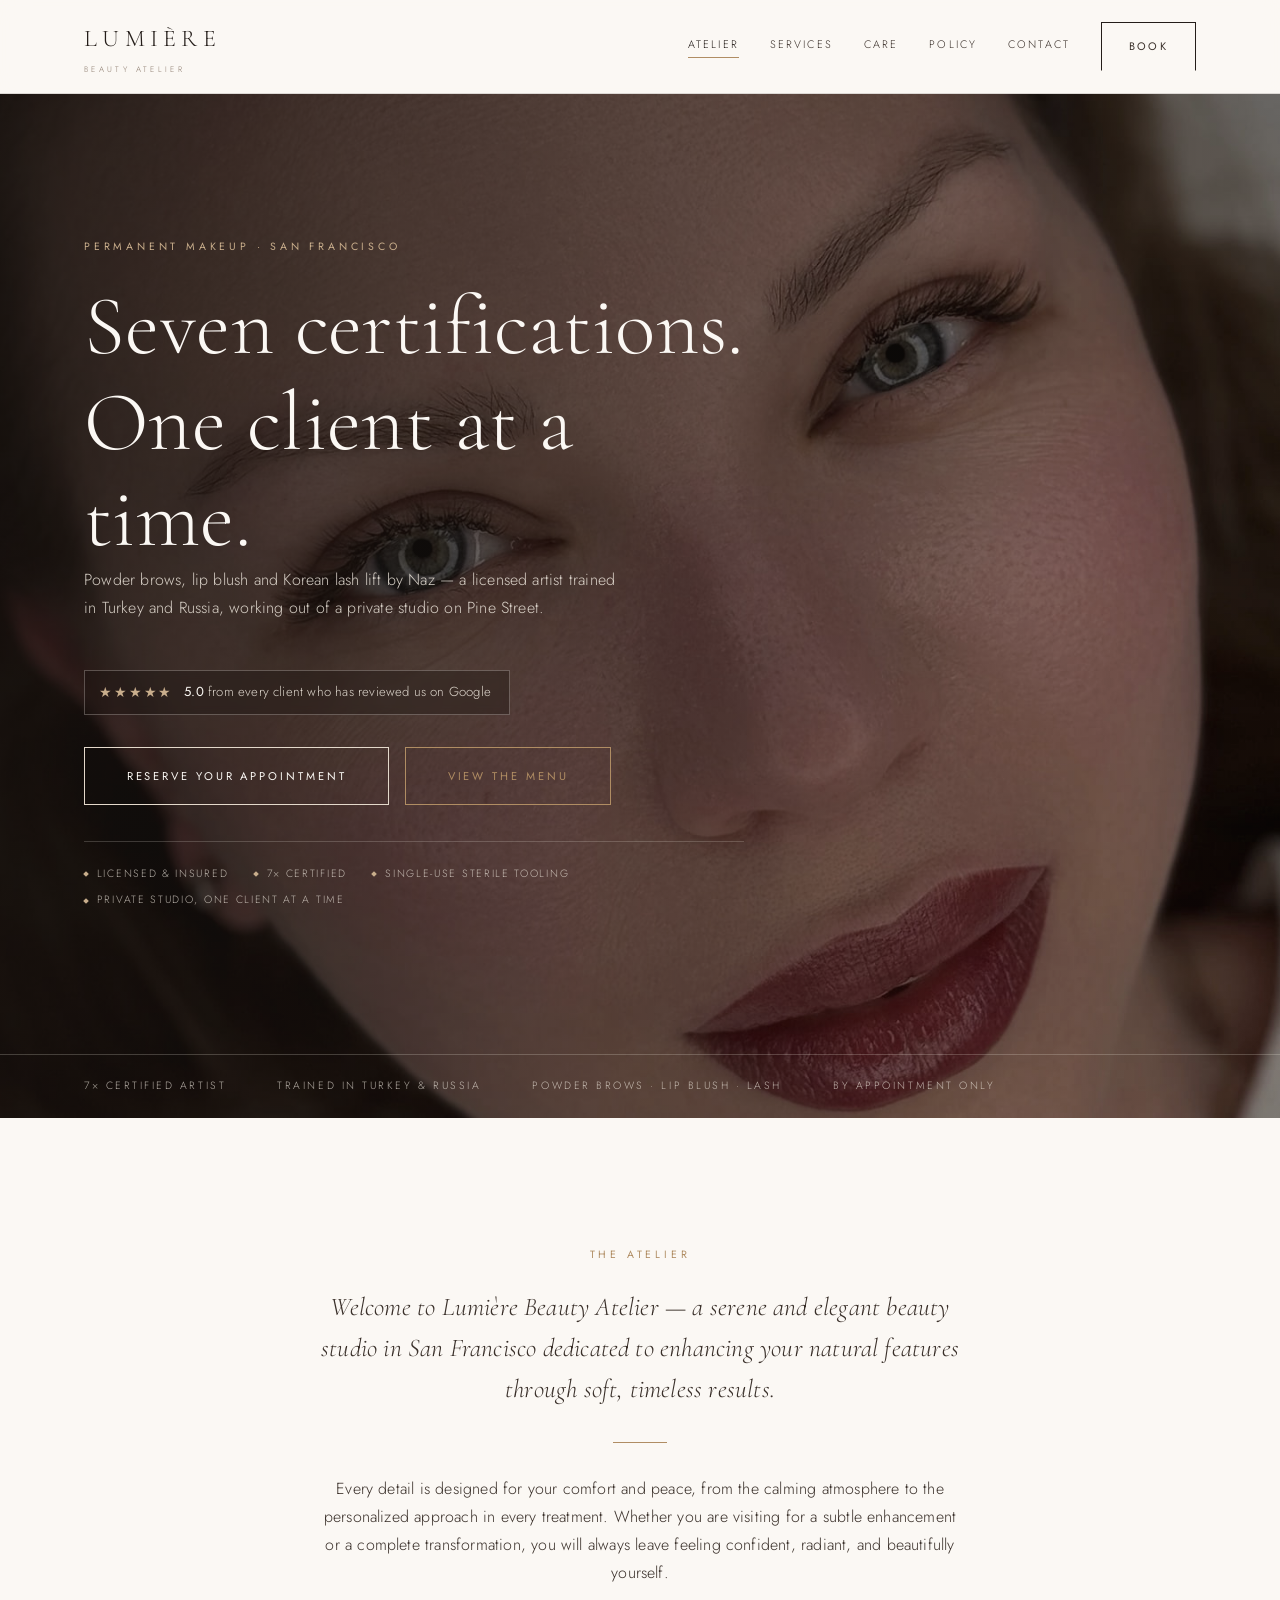
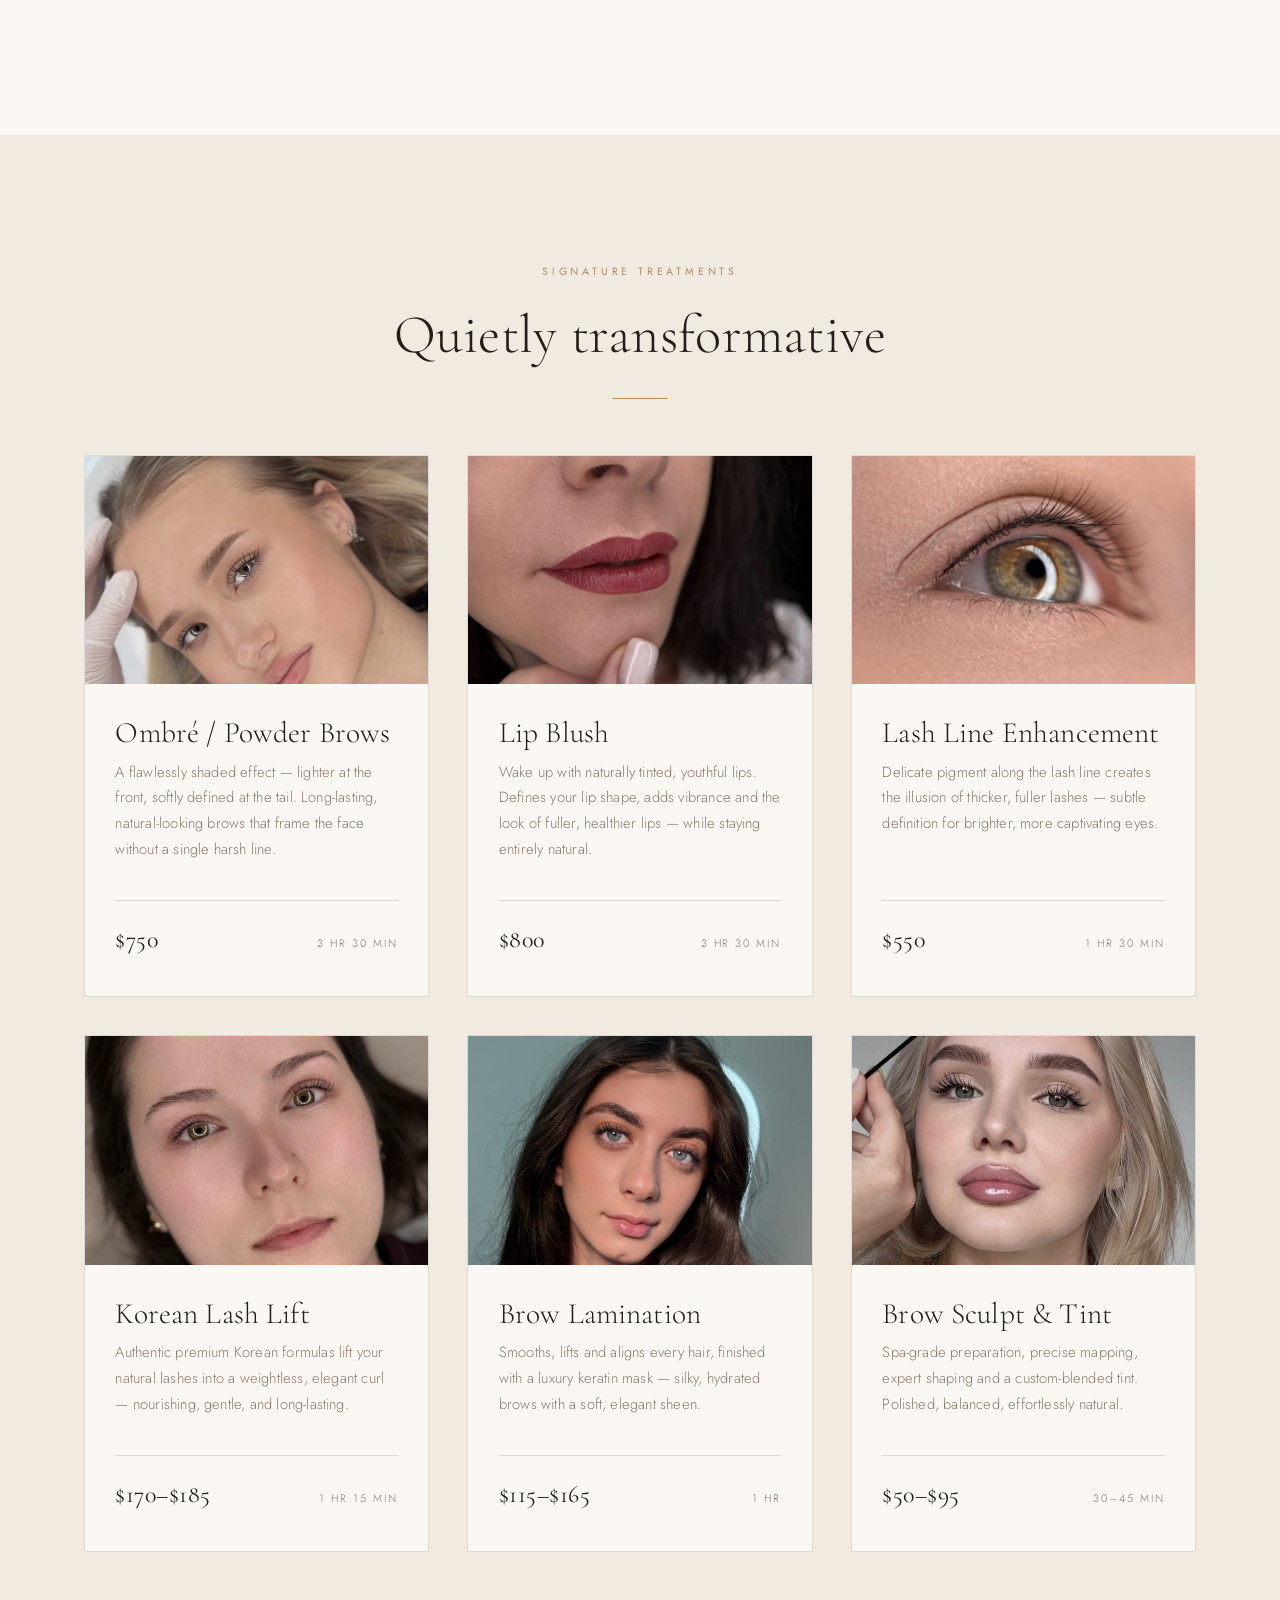
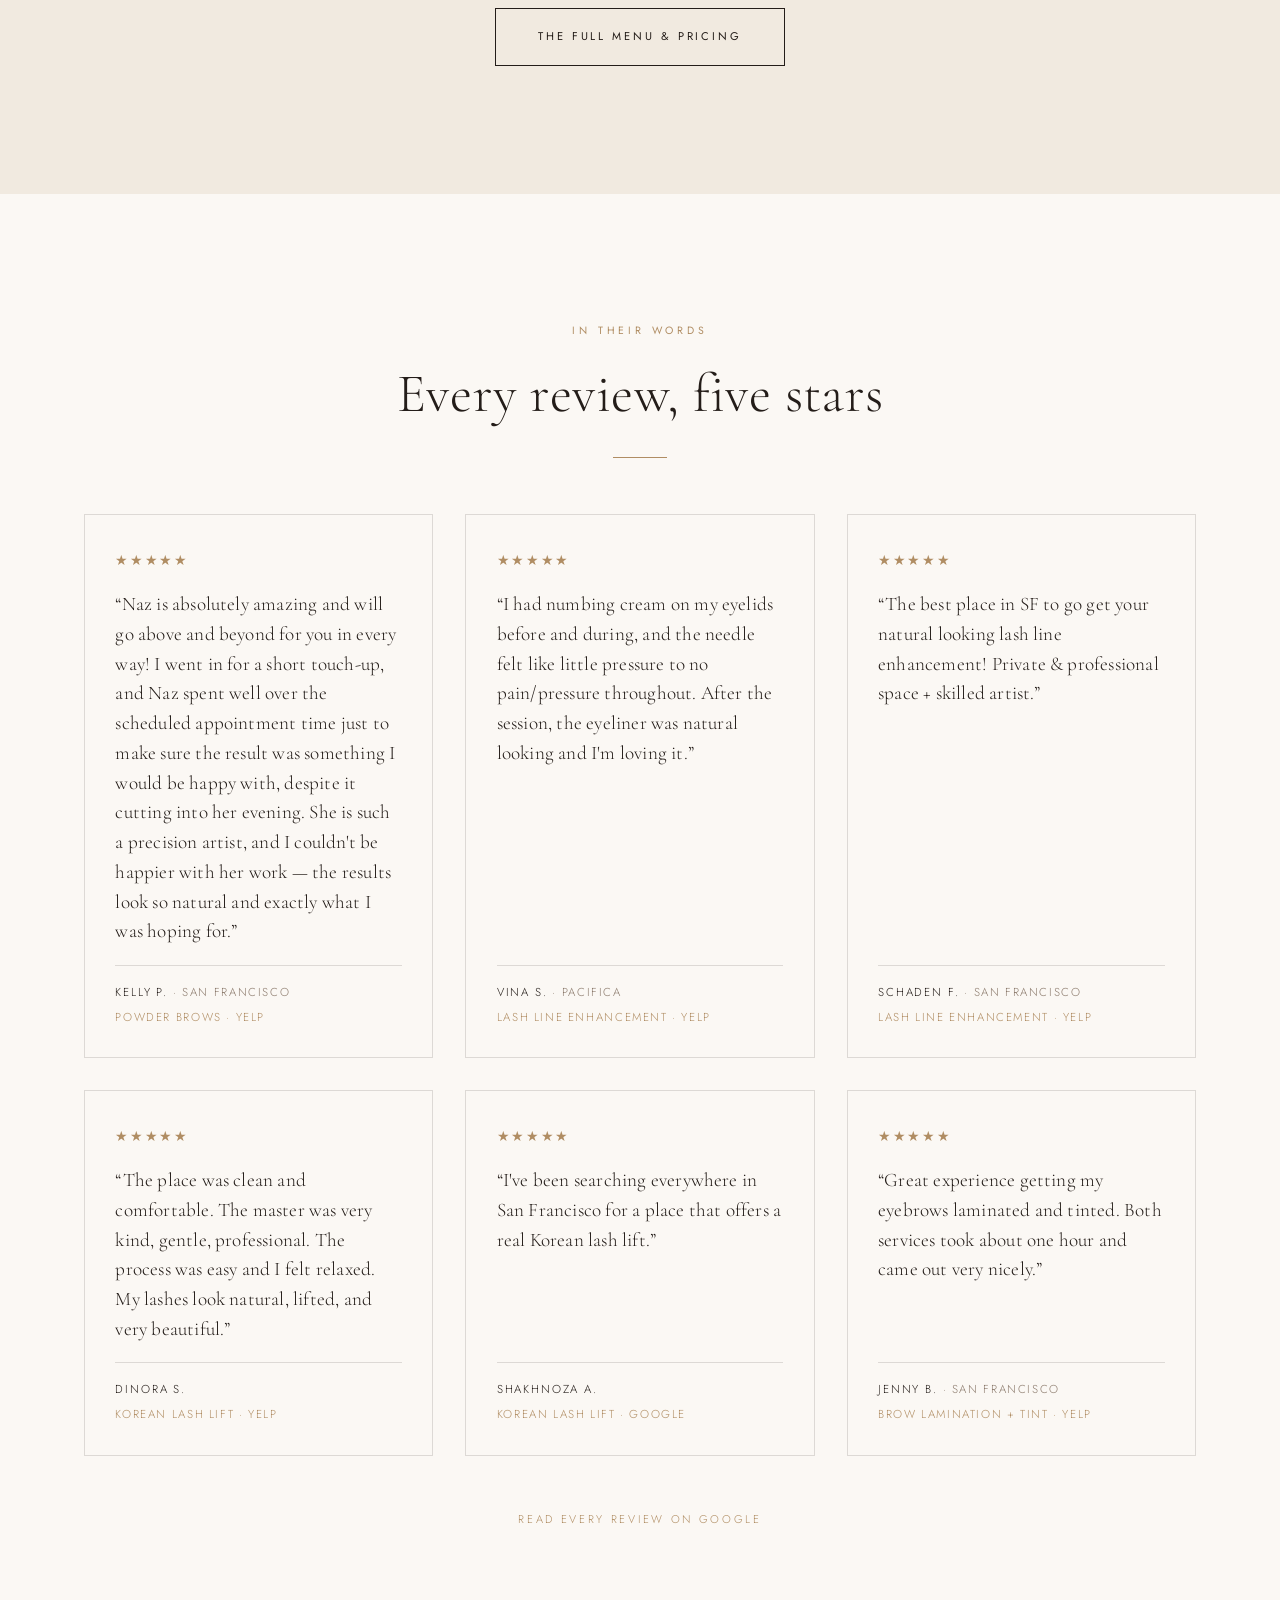
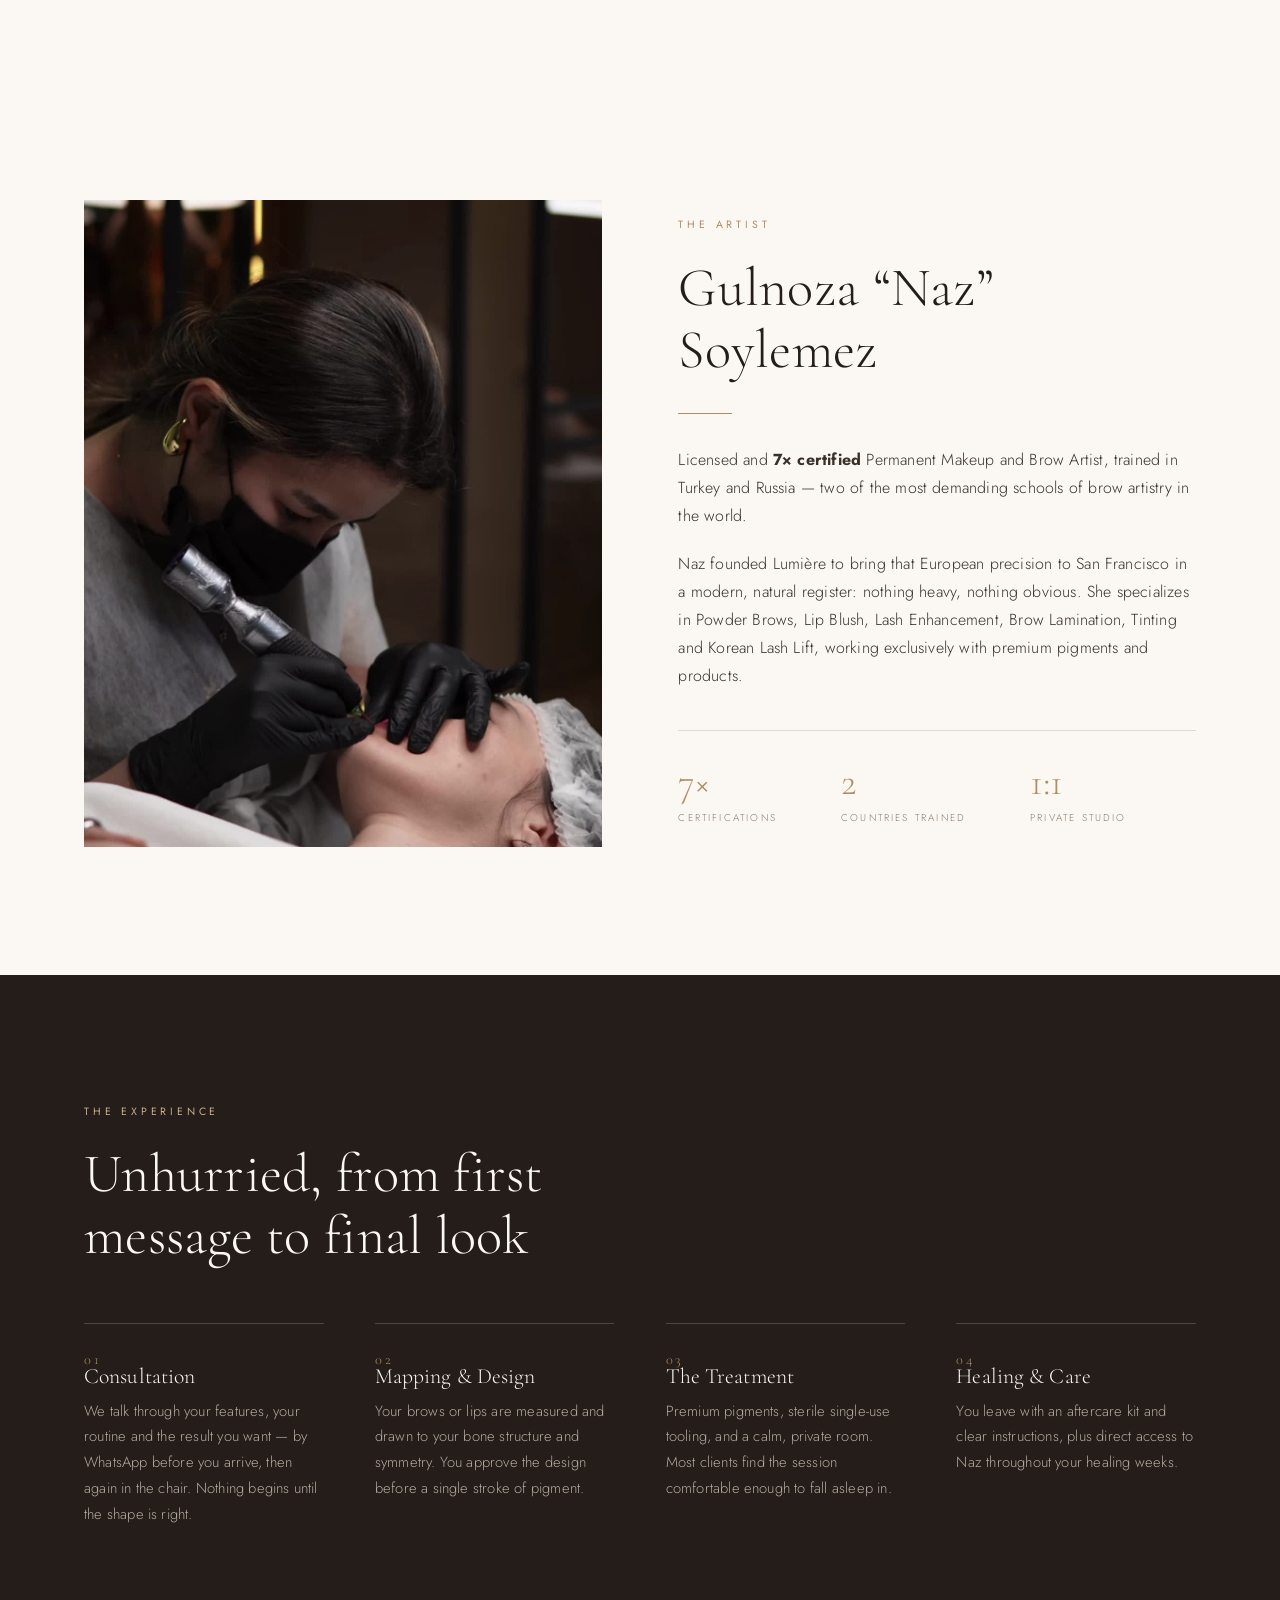
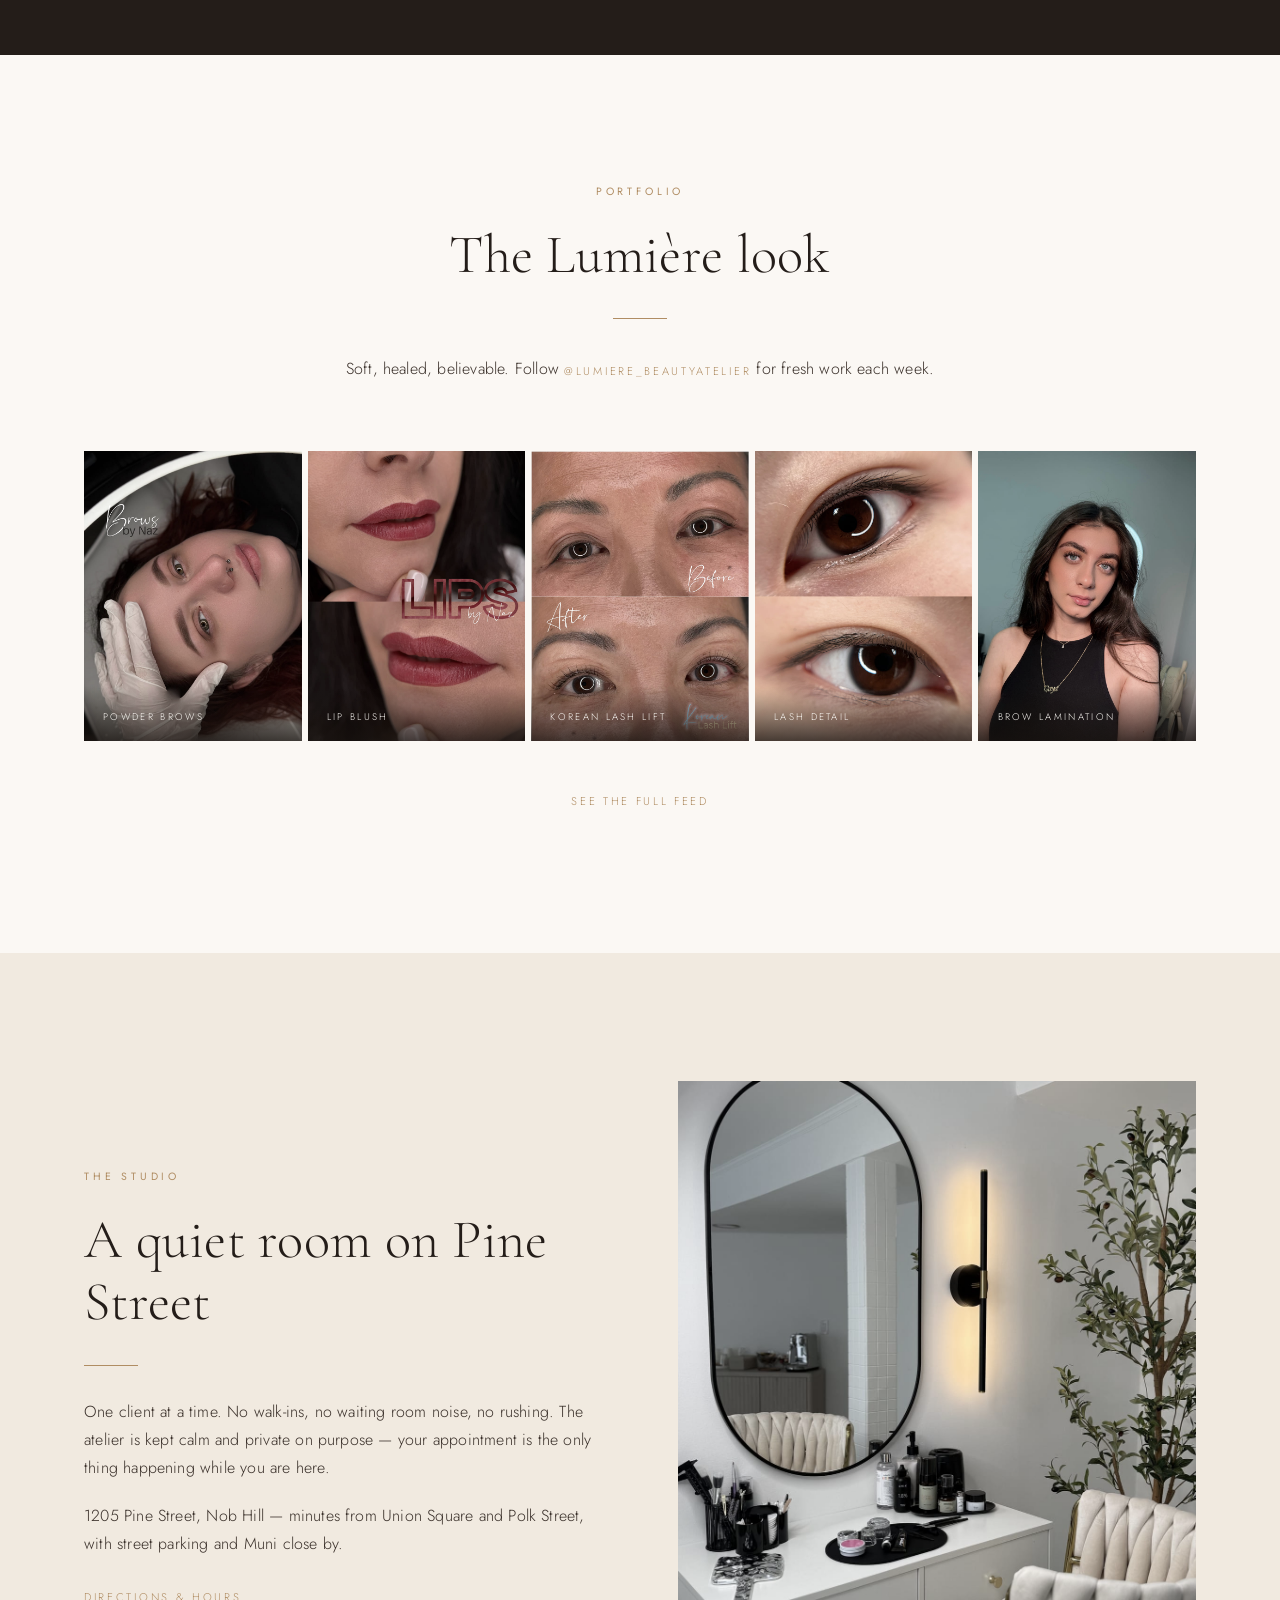
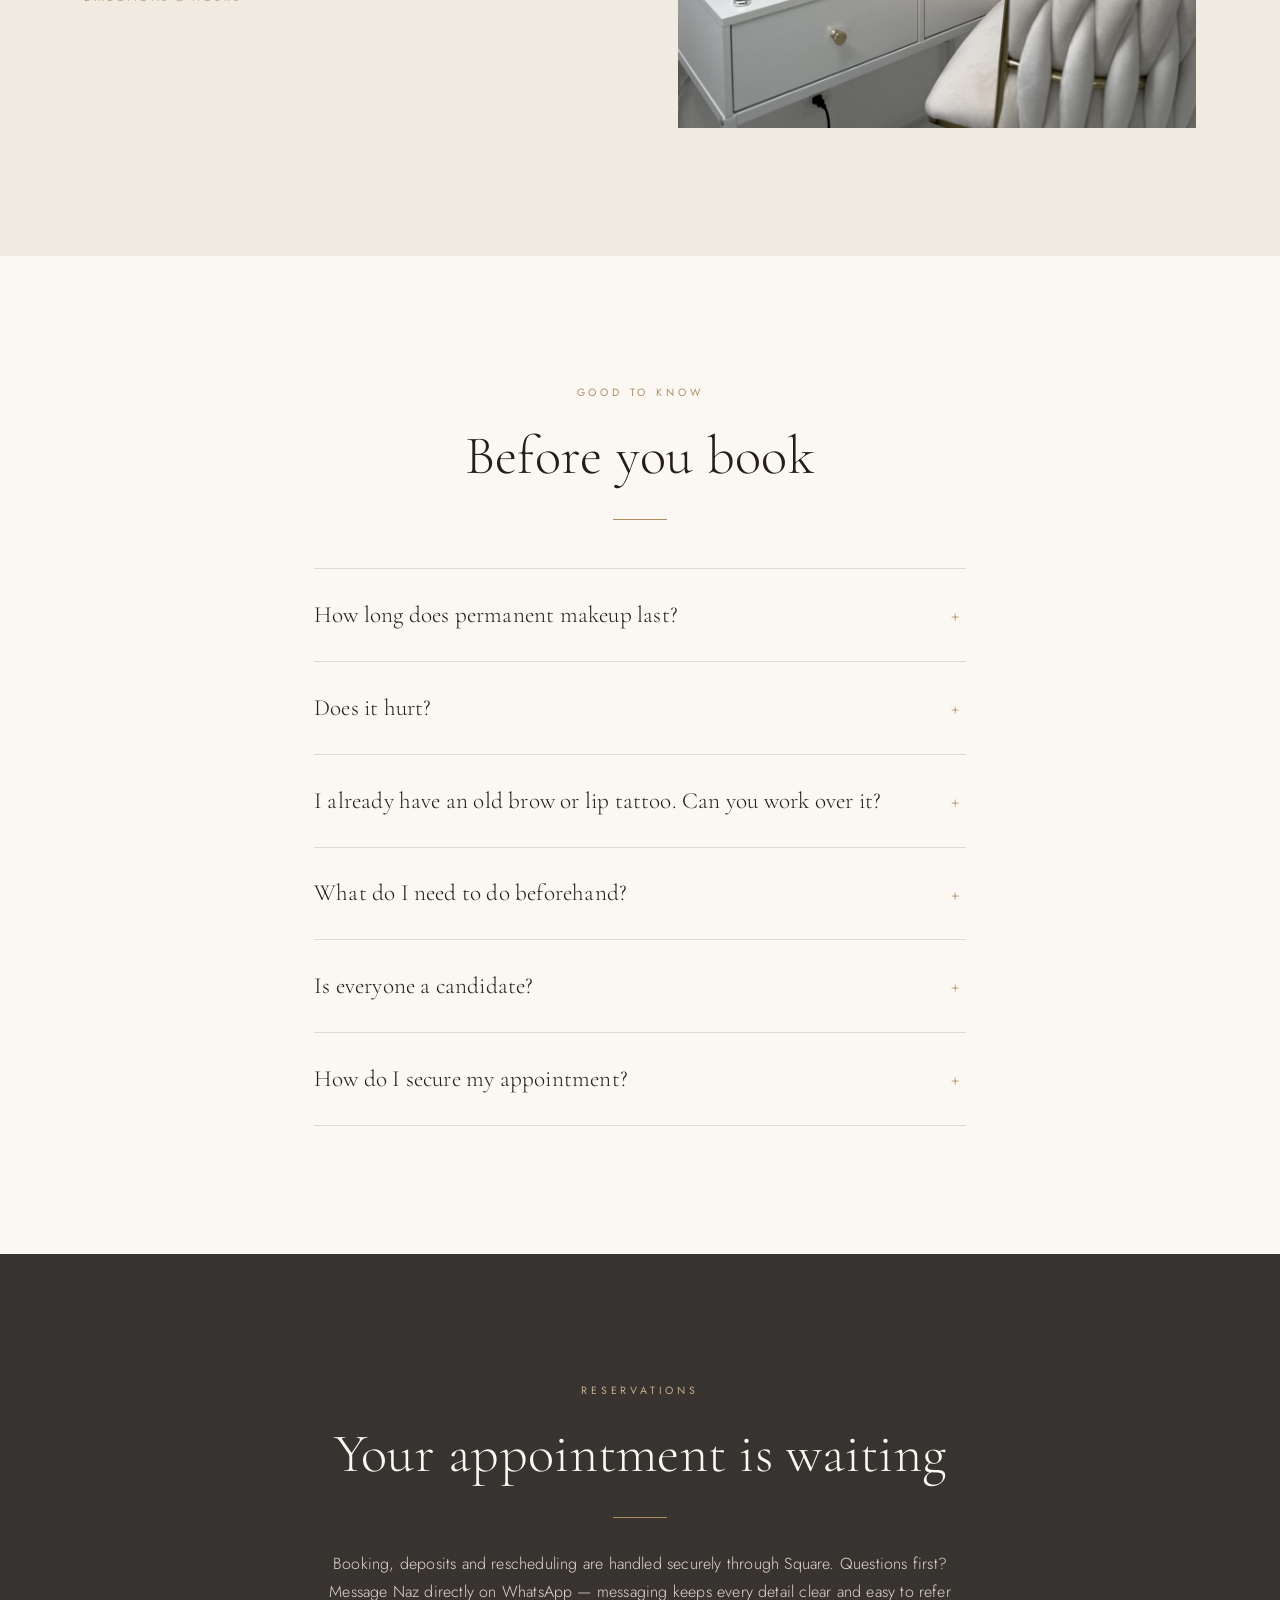
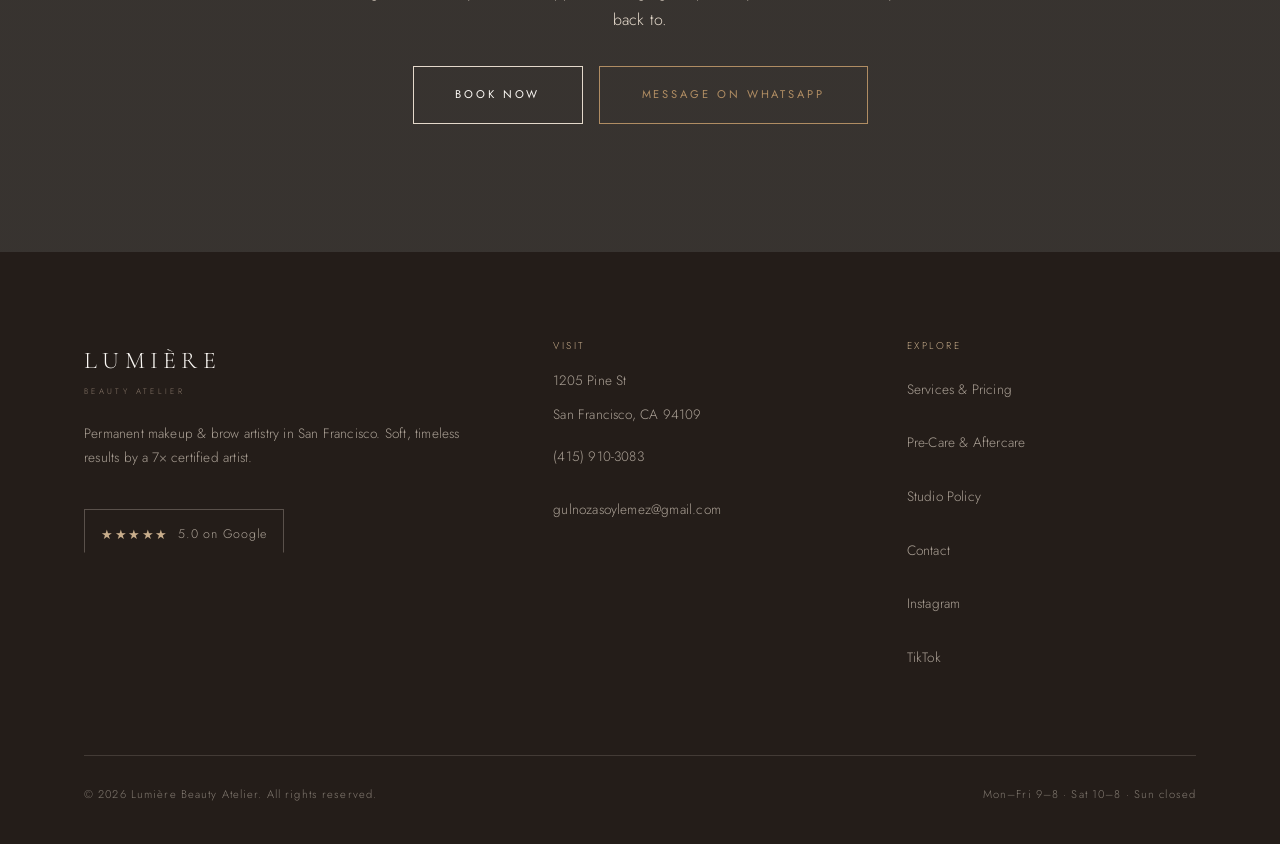
==== commit 5cdfb2ec: "Update price for Ombré / Powder Brows service price updated" ====
--- a/Website/index.html
+++ b/Website/index.html
@@ -141,7 +141,7 @@
             <h3>Ombré / Powder Brows</h3>
             <p>A flawlessly shaded effect — lighter at the front, softly defined at the tail. Long-lasting,
                natural-looking brows that frame the face without a single harsh line.</p>
-            <div class="svc-meta"><b>$850</b><span>3 hr 30 min</span></div>
+            <div class="svc-meta"><b>$750</b><span>3 hr 30 min</span></div>
           </div>
         </article>
 
